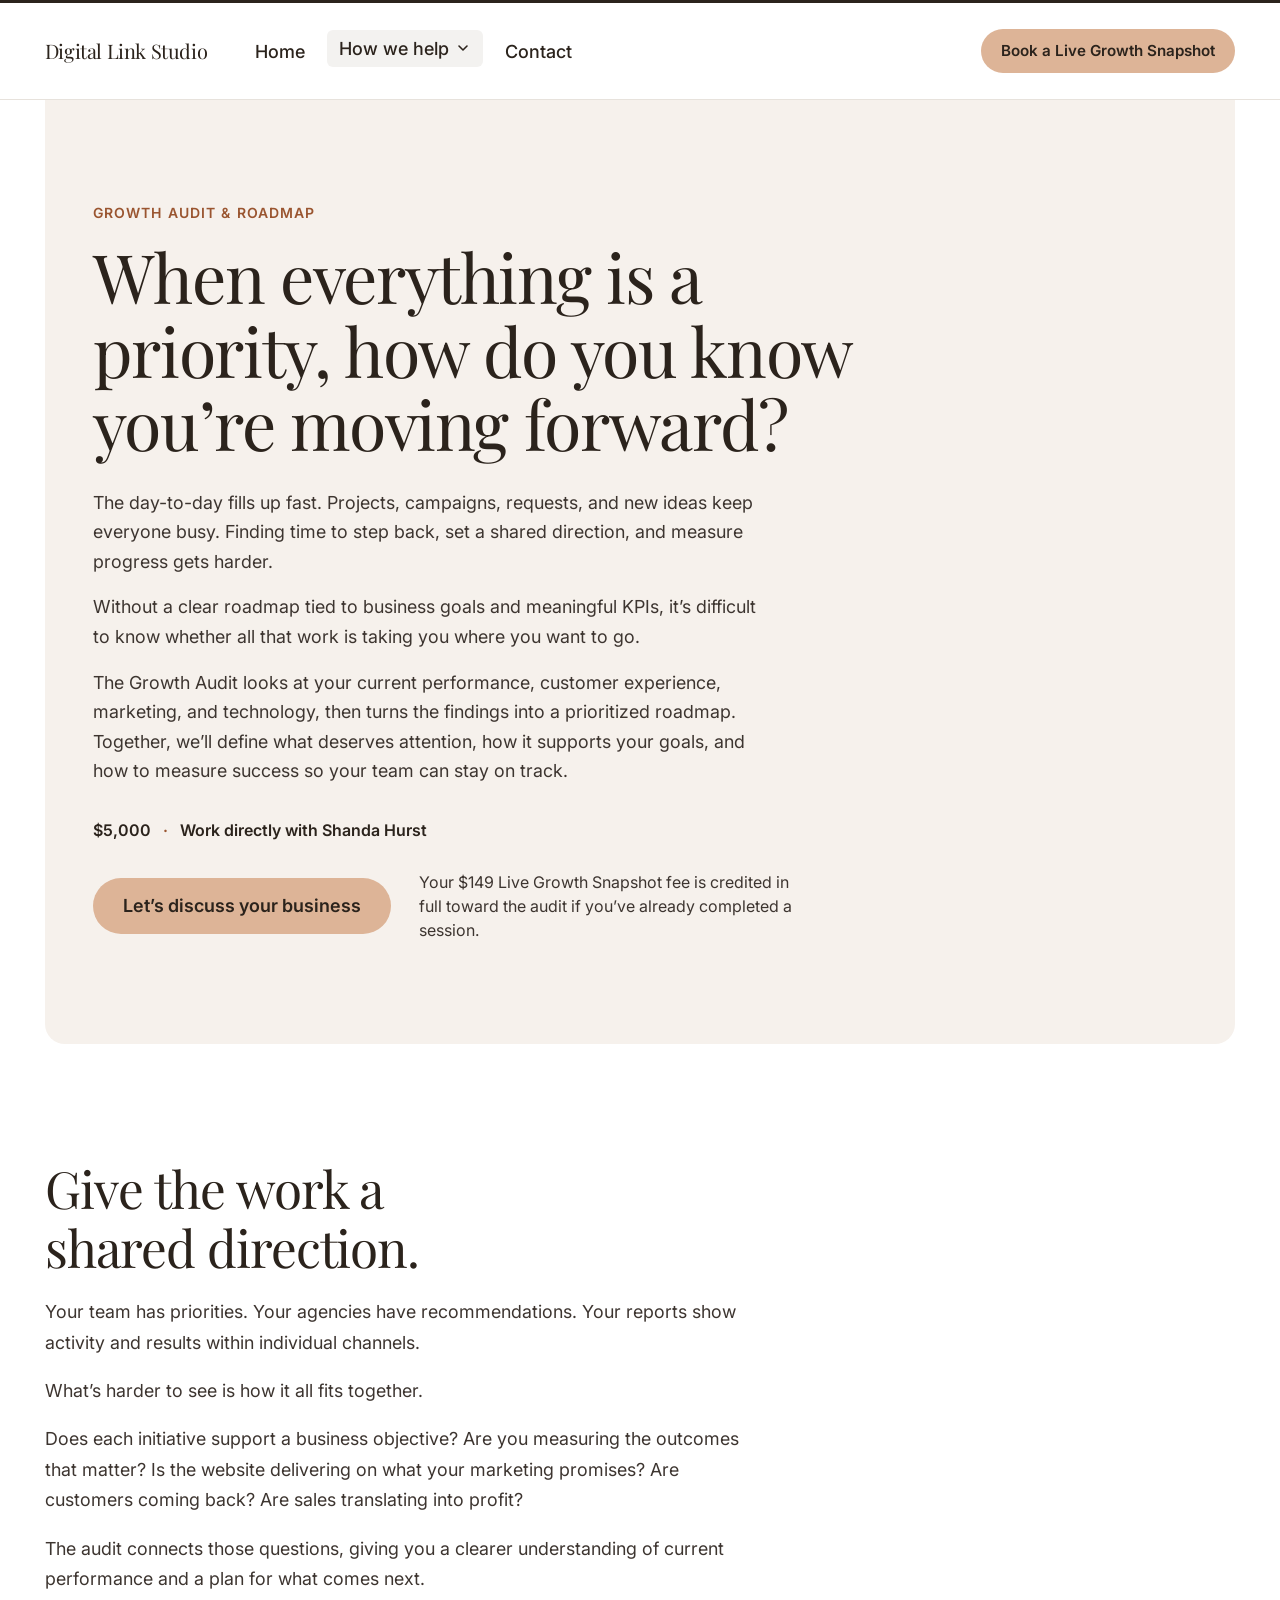
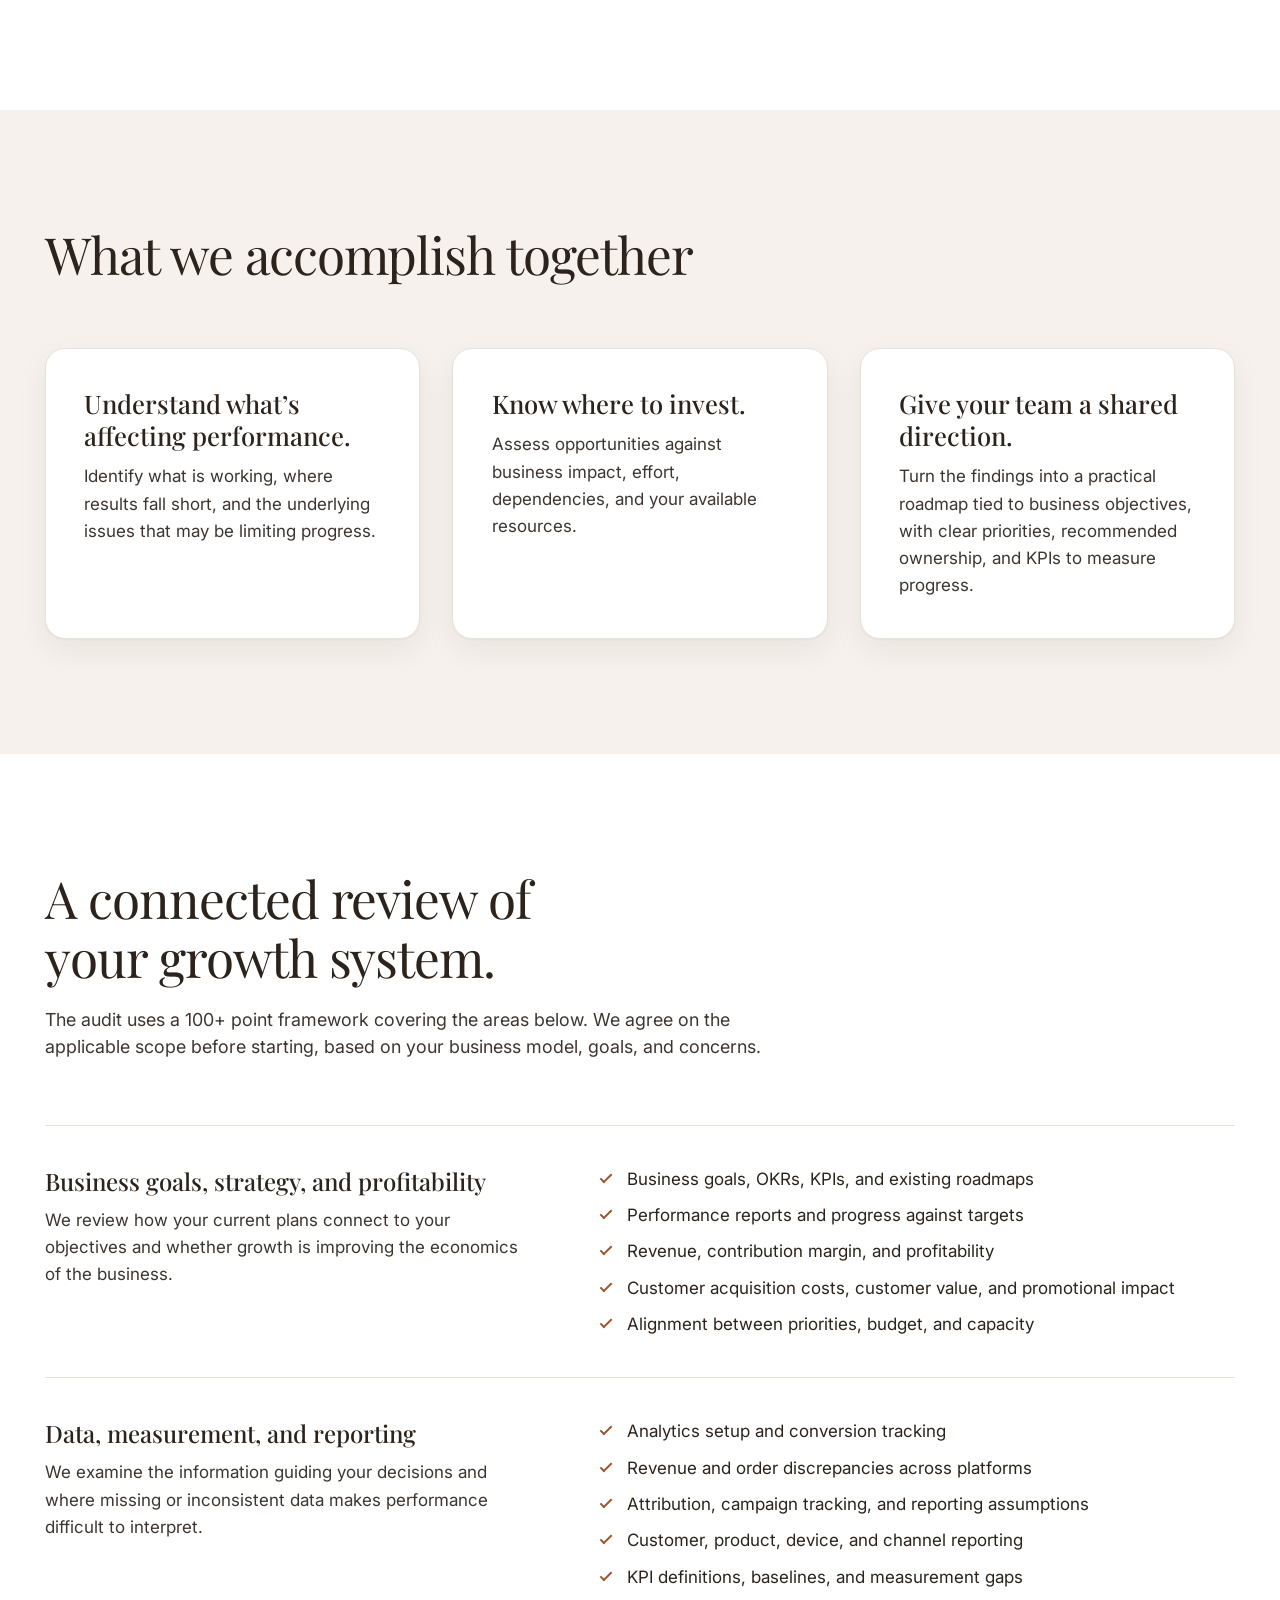
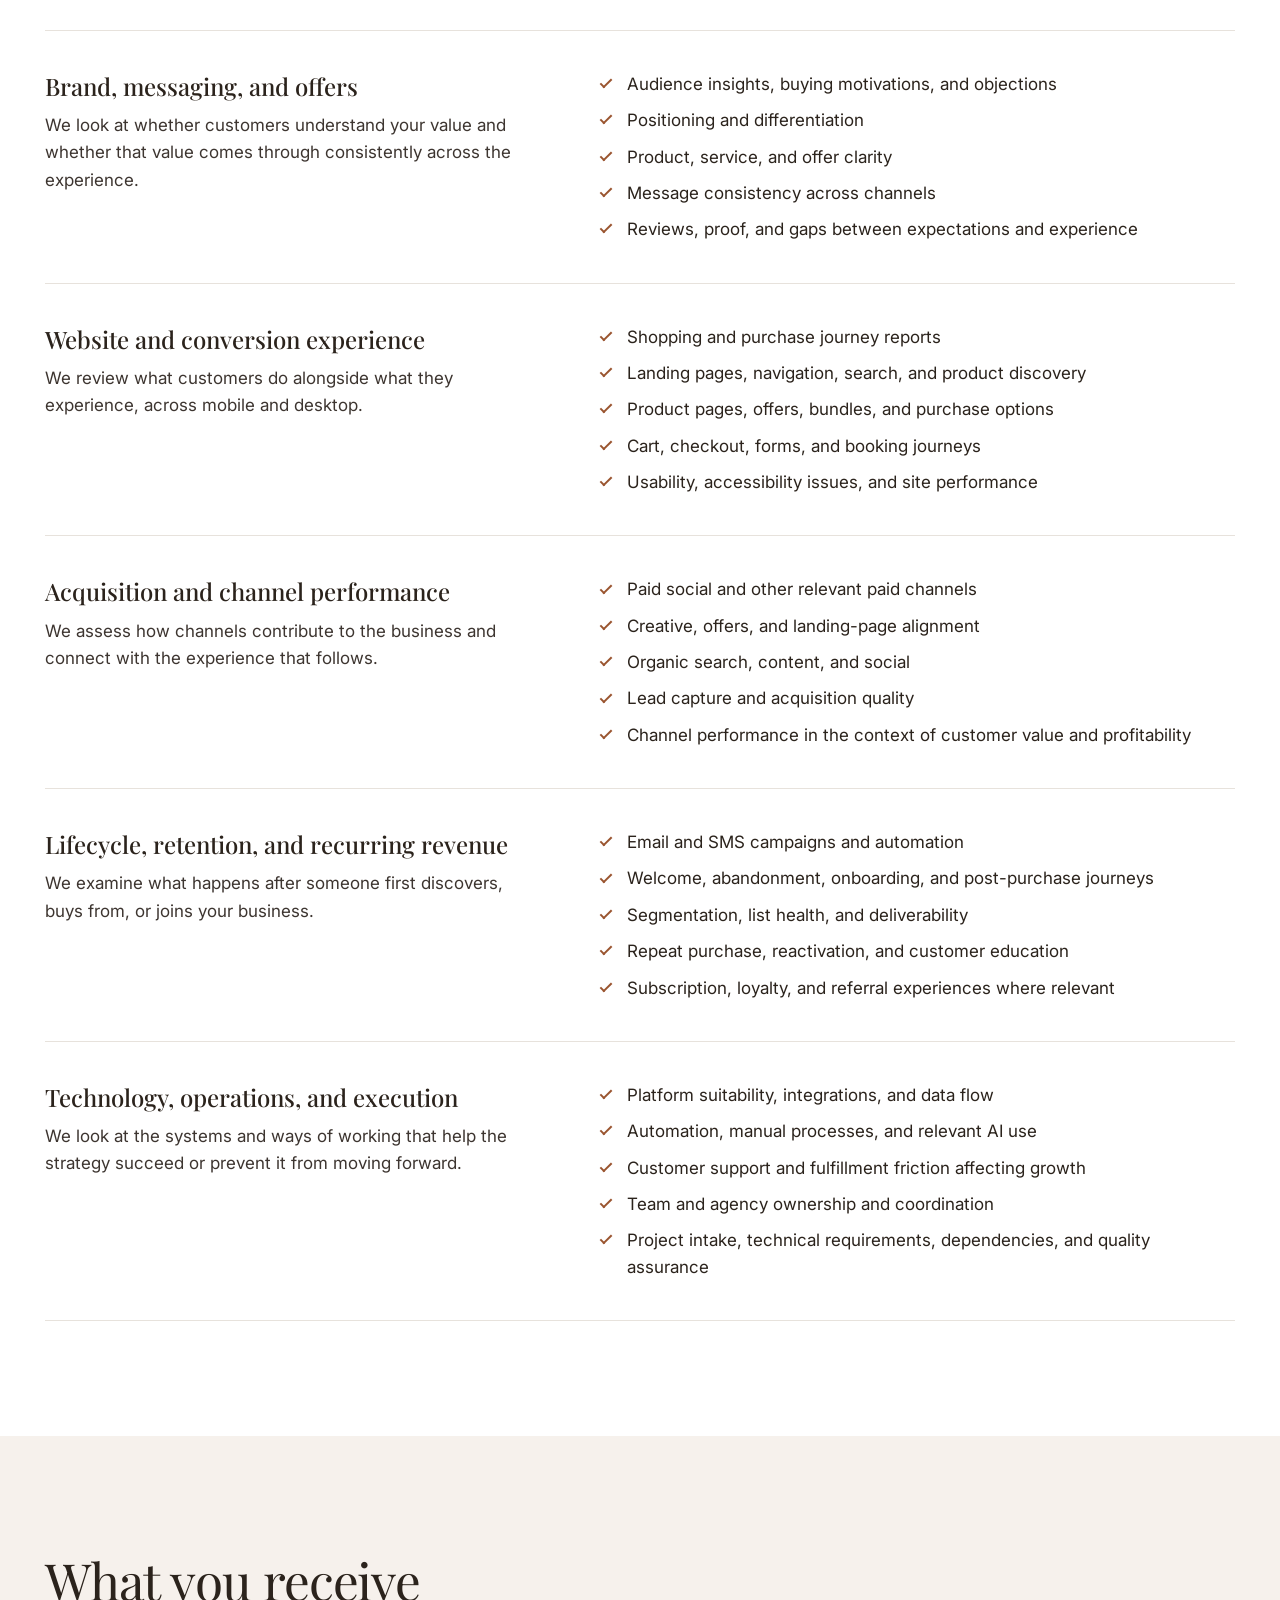
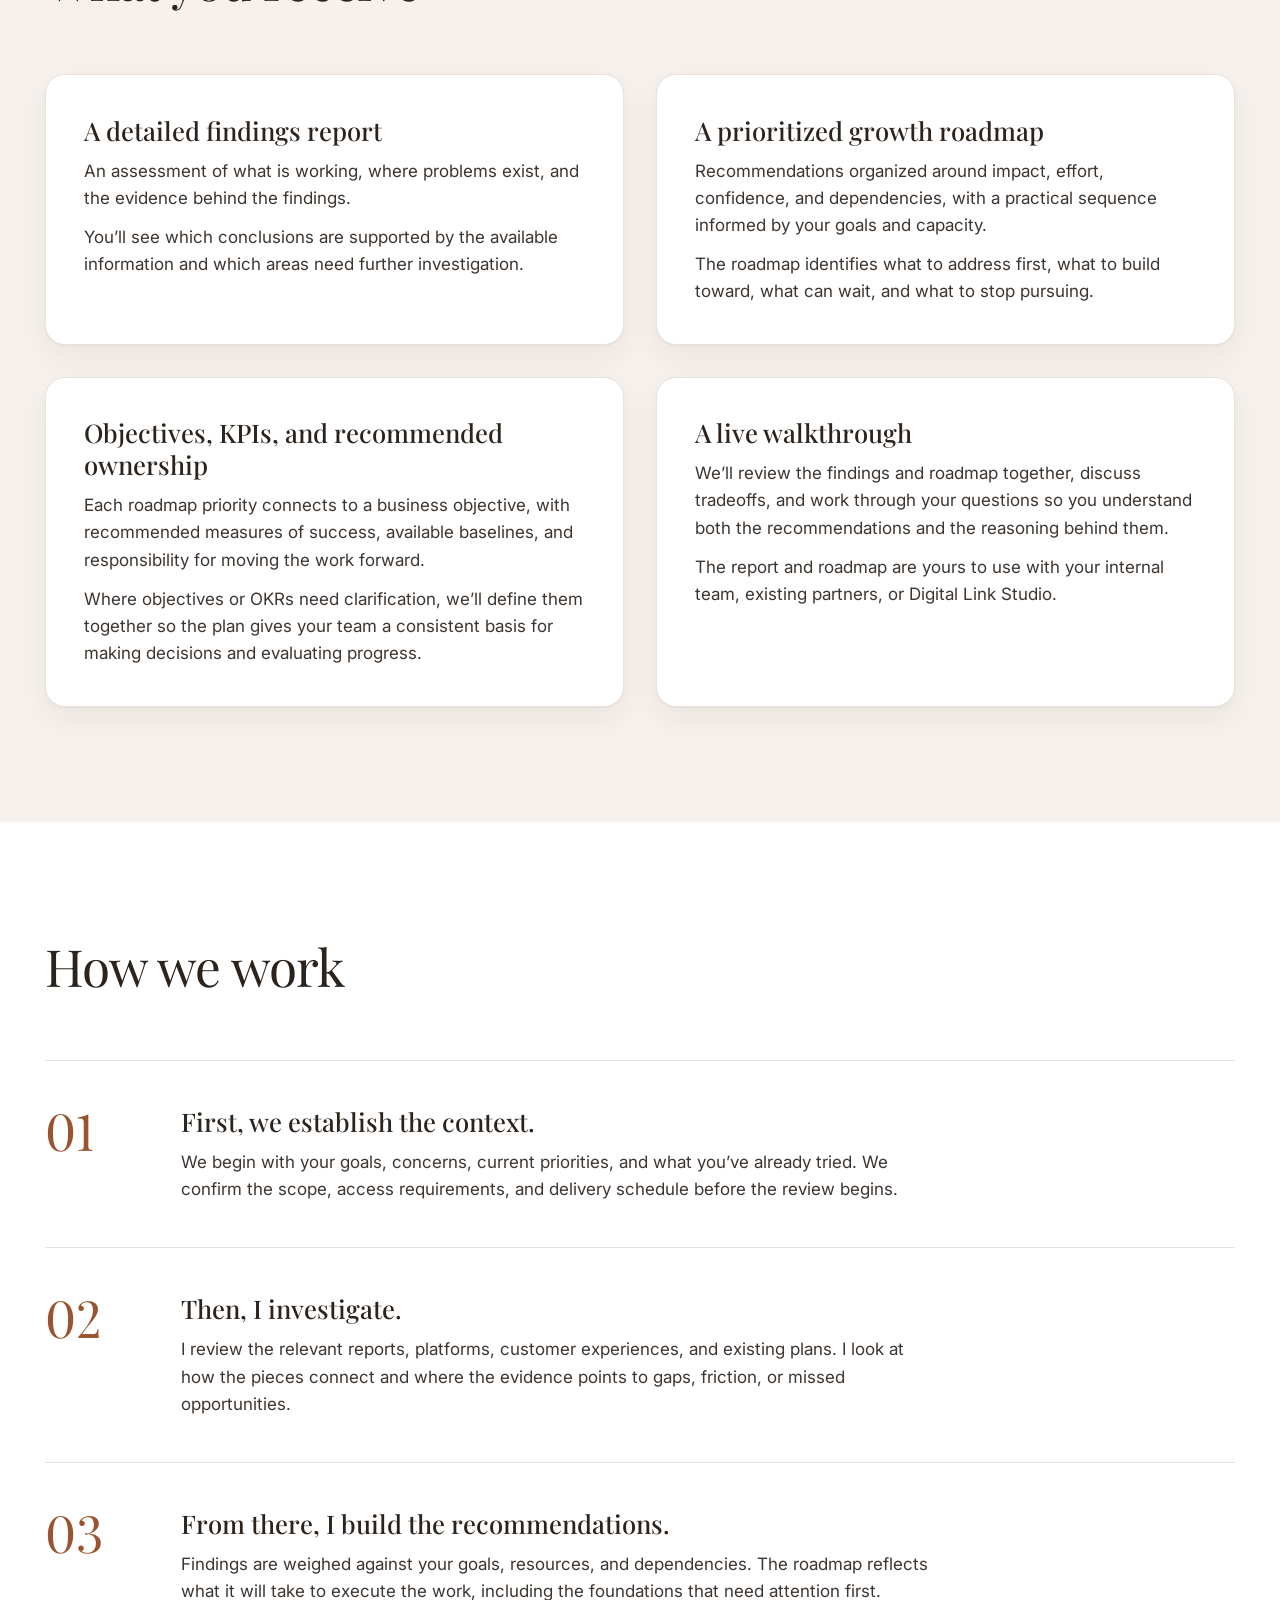
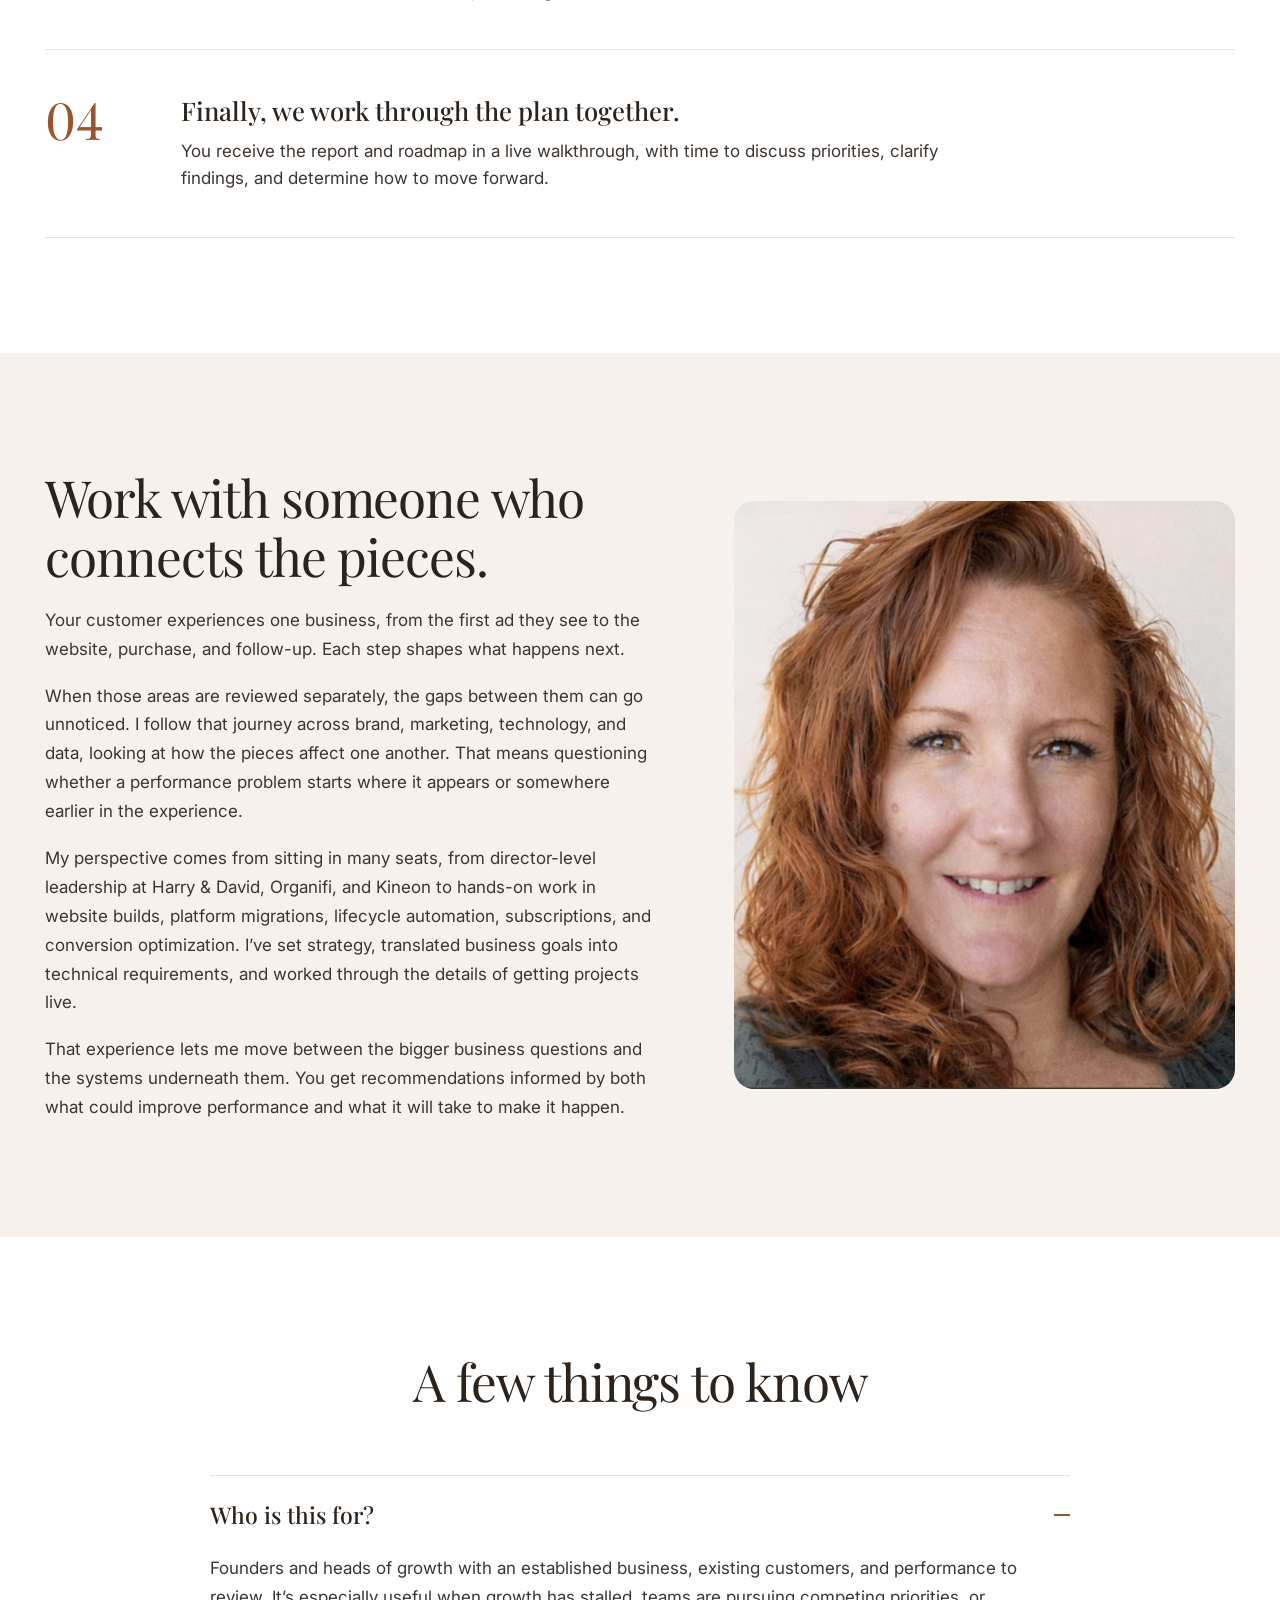
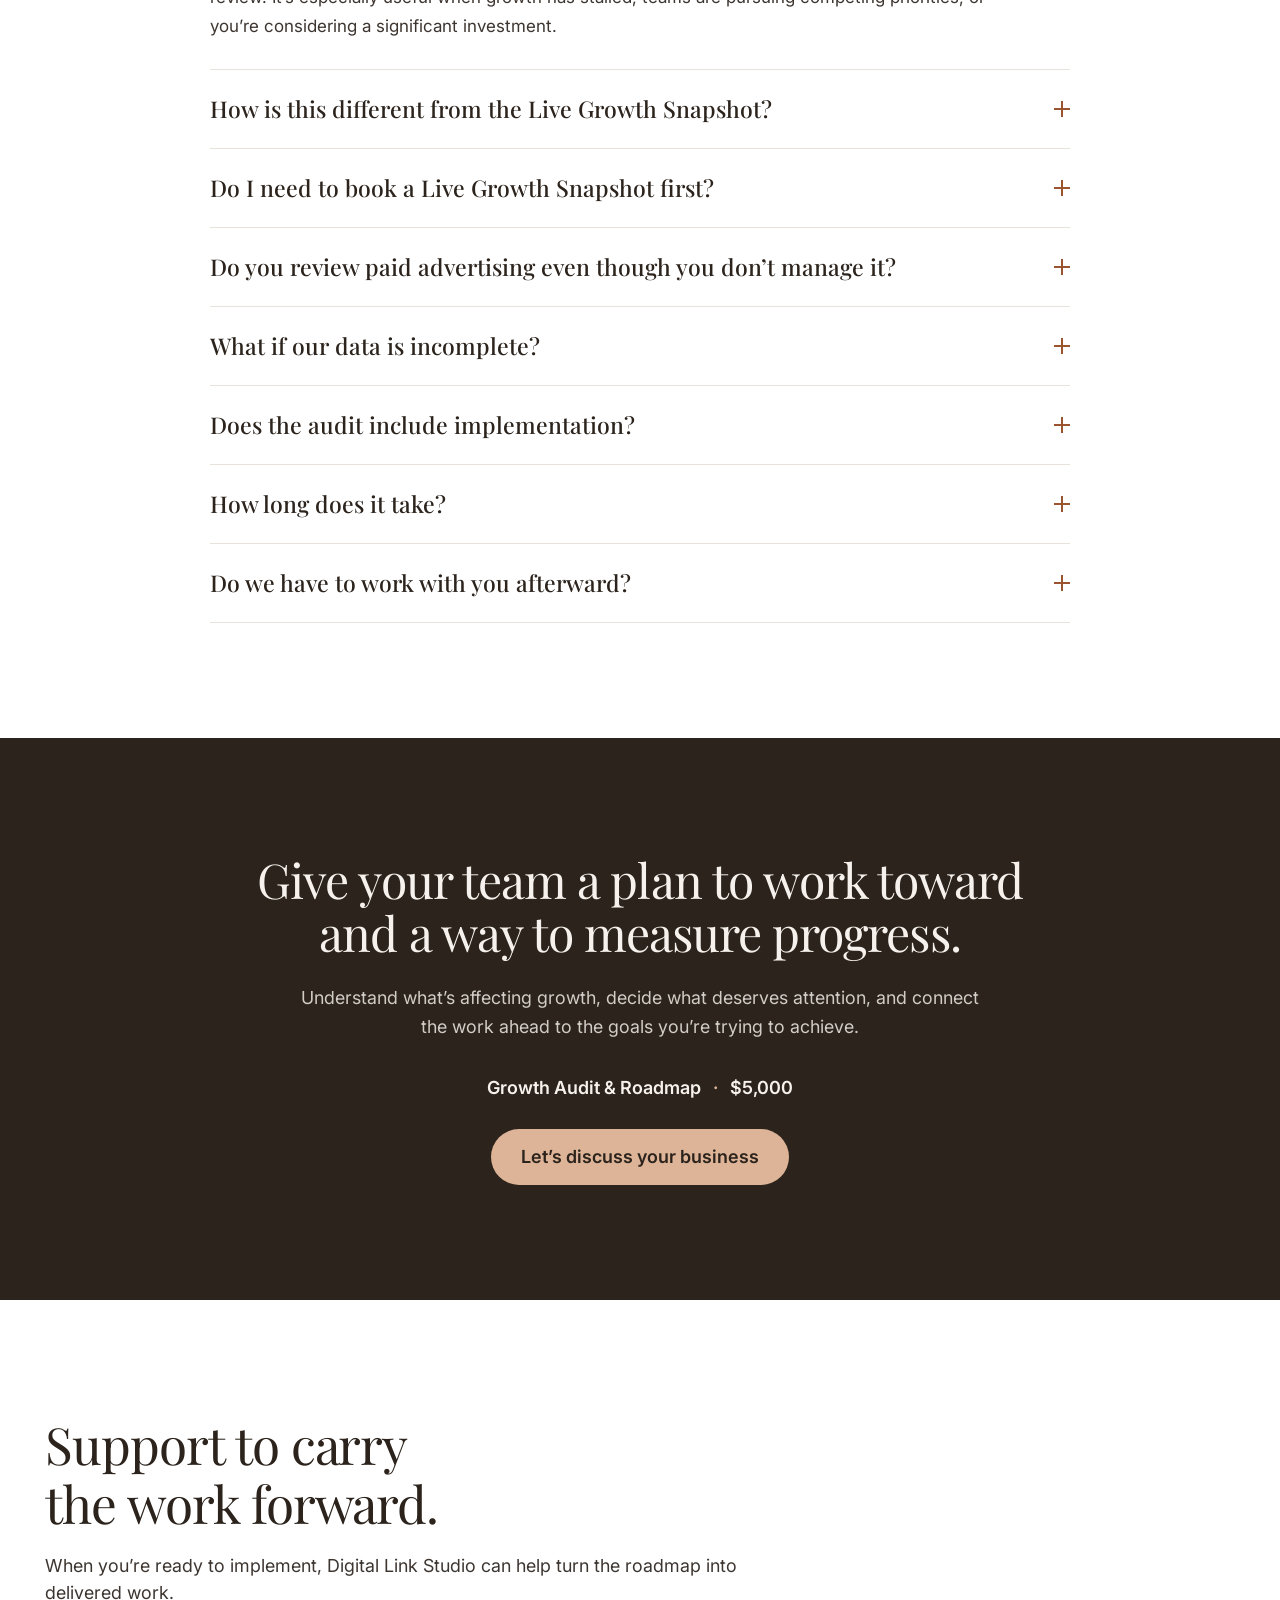
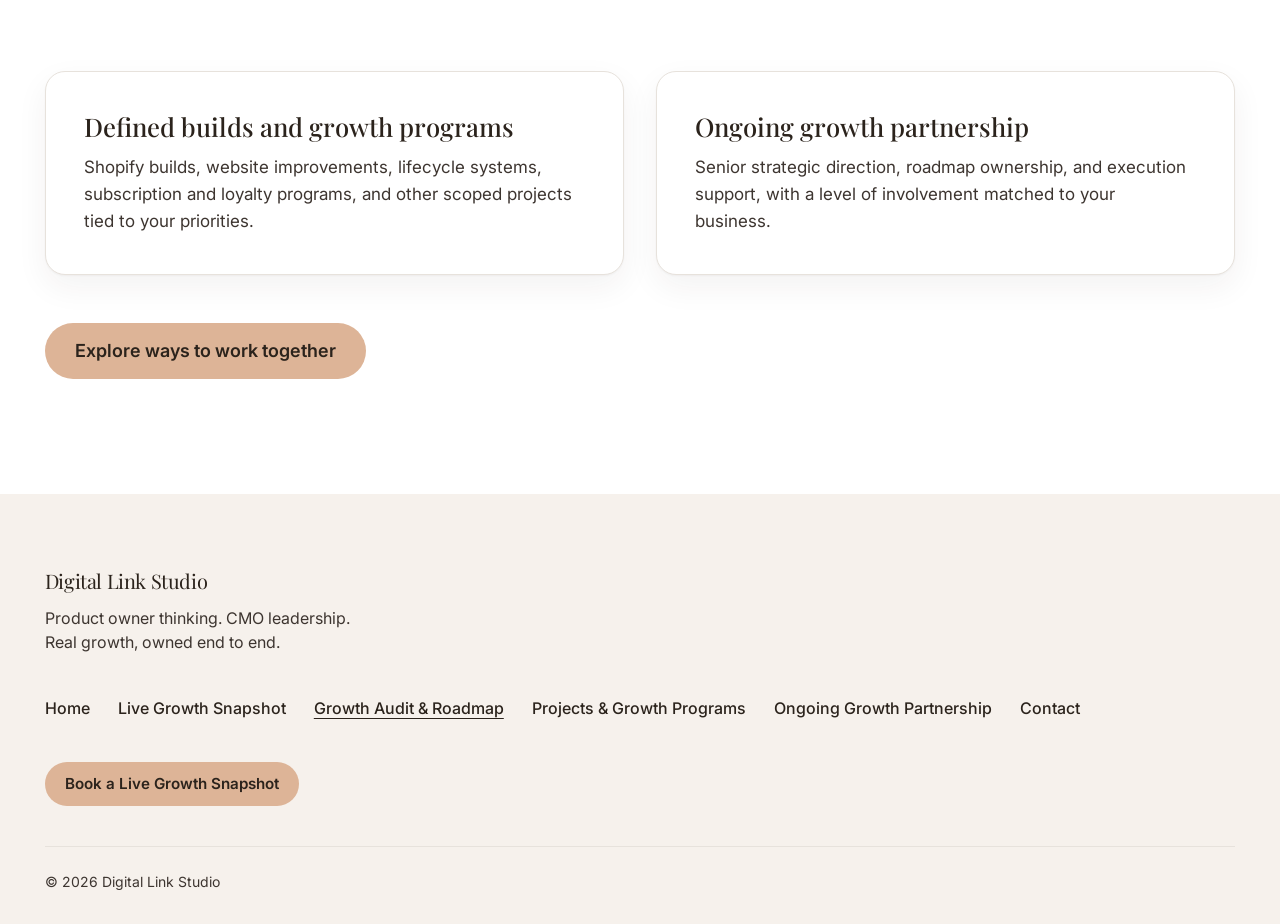
==== growth-audit.html @ 4671091e "Add the Growth Audit & Roadmap page Builds growth-audit.html from the approved copy using the site's" ====
<!DOCTYPE html>
<html lang="en">
<head>
  <meta charset="UTF-8">
  <meta name="viewport" content="width=device-width, initial-scale=1">
  <title>Growth Audit &amp; Roadmap | Digital Link Studio</title>
  <meta name="description" content="The Growth Audit looks at your current performance, customer experience, marketing, and technology, then turns the findings into a prioritized roadmap.">

  <!-- Open Graph (link previews on social and messaging apps) -->
  <meta property="og:title" content="Growth Audit &amp; Roadmap | Digital Link Studio">
  <meta property="og:description" content="When everything is a priority, how do you know you’re moving forward?">
  <meta property="og:type" content="website">

  <link rel="preconnect" href="https://fonts.googleapis.com">
  <link rel="preconnect" href="https://fonts.gstatic.com" crossorigin>
  <link href="https://fonts.googleapis.com/css2?family=Inter:wght@400;500;600&family=Playfair+Display:wght@400;500&display=swap" rel="stylesheet">

  <link rel="stylesheet" href="css/styles.css">
  <script src="js/main.js" defer></script>
</head>
<body>
  <a class="skip-link" href="#main">Skip to content</a>

  <!-- ===== Header ===== -->
  <header class="site-header">
    <div class="site-header__inner">
      <button class="nav-toggle" type="button" aria-expanded="false" aria-controls="site-nav" aria-label="Open menu">
        <span class="nav-toggle__bar"></span>
        <span class="nav-toggle__bar"></span>
        <span class="nav-toggle__bar"></span>
      </button>

      <a class="logo" href="index.html">Digital Link Studio</a>

      <nav class="site-nav" id="site-nav" aria-label="Main">
        <ul class="site-nav__list">
          <li><a class="site-nav__link" href="index.html">Home</a></li>
          <li class="site-nav__item">
            <button class="site-nav__link site-nav__trigger" type="button" aria-controls="nav-how-we-help">
              How we help
              <svg class="site-nav__chevron" viewBox="0 0 16 16" aria-hidden="true" focusable="false">
                <path d="M4 6 L8 10 L12 6" fill="none" stroke="currentColor" stroke-width="1.6" stroke-linecap="round" stroke-linejoin="round"/>
              </svg>
            </button>
            <ul class="site-nav__sub" id="nav-how-we-help">
              <li><a class="site-nav__sublink" href="growth-snapshot.html">Live Growth Snapshot</a></li>
              <li><a class="site-nav__sublink" href="growth-audit.html" aria-current="page">Growth Audit &amp; Roadmap</a></li>
              <li><a class="site-nav__sublink" href="growth-programs.html">Projects &amp; Growth Programs</a></li>
              <li><a class="site-nav__sublink" href="growth-partnership.html">Ongoing Growth Partnership</a></li>
            </ul>
          </li>
          <li><a class="site-nav__link" href="contact.html">Contact</a></li>
        </ul>
      </nav>

      <a class="btn btn--primary btn--small site-header__cta" href="https://calendly.com/shanda-digitallink/live-growth-snapshot">Book a Live Growth Snapshot</a>
    </div>
  </header>

  <main id="main">

    <!-- ===== Hero ===== -->
    <section class="page-hero" aria-labelledby="page-title">
      <div class="page-hero__card">
        <div class="page-hero__content">
          <p class="section-label">Growth Audit &amp; Roadmap</p>
          <h1 class="page-hero__title" id="page-title">When everything is a priority, how do you know you’re moving forward?</h1>

          <div class="page-hero__text">
            <p>The day-to-day fills up fast. Projects, campaigns, requests, and new ideas keep everyone busy. Finding time to step back, set a shared direction, and measure progress gets harder.</p>
            <p>Without a clear roadmap tied to business goals and meaningful KPIs, it’s difficult to know whether all that work is taking you where you want to go.</p>
            <p>The Growth Audit looks at your current performance, customer experience, marketing, and technology, then turns the findings into a prioritized roadmap. Together, we’ll define what deserves attention, how it supports your goals, and how to measure success so your team can stay on track.</p>
          </div>

          <ul class="facts" aria-label="Audit details">
            <li>$5,000</li>
            <li>Work directly with Shanda Hurst</li>
          </ul>

          <div class="page-hero__actions">
            <a class="btn btn--primary" href="contact.html">Let’s discuss your business</a>
            <p class="page-hero__note">Your $149 Live Growth Snapshot fee is credited in full toward the audit if you’ve already completed a session.</p>
          </div>
        </div>
      </div>
    </section>

    <!-- ===== Shared direction ===== -->
    <section class="section" aria-labelledby="direction-title">
      <div class="container">
        <div class="prose">
          <h2 class="section-title" id="direction-title">Give the work a shared direction.</h2>
          <p>Your team has priorities. Your agencies have recommendations. Your reports show activity and results within individual channels.</p>
          <p>What’s harder to see is how it all fits together.</p>
          <p>Does each initiative support a business objective? Are you measuring the outcomes that matter? Is the website delivering on what your marketing promises? Are customers coming back? Are sales translating into profit?</p>
          <p>The audit connects those questions, giving you a clearer understanding of current performance and a plan for what comes next.</p>
        </div>
      </div>
    </section>

    <!-- ===== What we accomplish together ===== -->
    <section class="section section--cream" aria-labelledby="outcomes-title">
      <div class="container">
        <header class="section-header">
          <h2 class="section-title" id="outcomes-title">What we accomplish together</h2>
        </header>

        <ul class="card-grid card-grid--3">
          <li class="card">
            <h3 class="card__title">Understand what’s affecting performance.</h3>
            <p class="card__text">Identify what is working, where results fall short, and the underlying issues that may be limiting progress.</p>
          </li>
          <li class="card">
            <h3 class="card__title">Know where to invest.</h3>
            <p class="card__text">Assess opportunities against business impact, effort, dependencies, and your available resources.</p>
          </li>
          <li class="card">
            <h3 class="card__title">Give your team a shared direction.</h3>
            <p class="card__text">Turn the findings into a practical roadmap tied to business objectives, with clear priorities, recommended ownership, and KPIs to measure progress.</p>
          </li>
        </ul>
      </div>
    </section>

    <!-- ===== A connected review ===== -->
    <section class="section" aria-labelledby="review-title">
      <div class="container">
        <header class="section-header">
          <h2 class="section-title" id="review-title">A connected review of your growth system.</h2>
          <p class="section-intro">The audit uses a 100+ point framework covering the areas below. We agree on the applicable scope before starting, based on your business model, goals, and concerns.</p>
        </header>

        <div class="review-areas">
          <div class="review-area">
            <div class="review-area__intro">
              <h3 class="review-area__title">Business goals, strategy, and profitability</h3>
              <p class="review-area__text">We review how your current plans connect to your objectives and whether growth is improving the economics of the business.</p>
            </div>
            <ul class="review-area__list">
              <li>Business goals, OKRs, KPIs, and existing roadmaps</li>
              <li>Performance reports and progress against targets</li>
              <li>Revenue, contribution margin, and profitability</li>
              <li>Customer acquisition costs, customer value, and promotional impact</li>
              <li>Alignment between priorities, budget, and capacity</li>
            </ul>
          </div>
          <div class="review-area">
            <div class="review-area__intro">
              <h3 class="review-area__title">Data, measurement, and reporting</h3>
              <p class="review-area__text">We examine the information guiding your decisions and where missing or inconsistent data makes performance difficult to interpret.</p>
            </div>
            <ul class="review-area__list">
              <li>Analytics setup and conversion tracking</li>
              <li>Revenue and order discrepancies across platforms</li>
              <li>Attribution, campaign tracking, and reporting assumptions</li>
              <li>Customer, product, device, and channel reporting</li>
              <li>KPI definitions, baselines, and measurement gaps</li>
            </ul>
          </div>
          <div class="review-area">
            <div class="review-area__intro">
              <h3 class="review-area__title">Brand, messaging, and offers</h3>
              <p class="review-area__text">We look at whether customers understand your value and whether that value comes through consistently across the experience.</p>
            </div>
            <ul class="review-area__list">
              <li>Audience insights, buying motivations, and objections</li>
              <li>Positioning and differentiation</li>
              <li>Product, service, and offer clarity</li>
              <li>Message consistency across channels</li>
              <li>Reviews, proof, and gaps between expectations and experience</li>
            </ul>
          </div>
          <div class="review-area">
            <div class="review-area__intro">
              <h3 class="review-area__title">Website and conversion experience</h3>
              <p class="review-area__text">We review what customers do alongside what they experience, across mobile and desktop.</p>
            </div>
            <ul class="review-area__list">
              <li>Shopping and purchase journey reports</li>
              <li>Landing pages, navigation, search, and product discovery</li>
              <li>Product pages, offers, bundles, and purchase options</li>
              <li>Cart, checkout, forms, and booking journeys</li>
              <li>Usability, accessibility issues, and site performance</li>
            </ul>
          </div>
          <div class="review-area">
            <div class="review-area__intro">
              <h3 class="review-area__title">Acquisition and channel performance</h3>
              <p class="review-area__text">We assess how channels contribute to the business and connect with the experience that follows.</p>
            </div>
            <ul class="review-area__list">
              <li>Paid social and other relevant paid channels</li>
              <li>Creative, offers, and landing-page alignment</li>
              <li>Organic search, content, and social</li>
              <li>Lead capture and acquisition quality</li>
              <li>Channel performance in the context of customer value and profitability</li>
            </ul>
          </div>
          <div class="review-area">
            <div class="review-area__intro">
              <h3 class="review-area__title">Lifecycle, retention, and recurring revenue</h3>
              <p class="review-area__text">We examine what happens after someone first discovers, buys from, or joins your business.</p>
            </div>
            <ul class="review-area__list">
              <li>Email and SMS campaigns and automation</li>
              <li>Welcome, abandonment, onboarding, and post-purchase journeys</li>
              <li>Segmentation, list health, and deliverability</li>
              <li>Repeat purchase, reactivation, and customer education</li>
              <li>Subscription, loyalty, and referral experiences where relevant</li>
            </ul>
          </div>
          <div class="review-area">
            <div class="review-area__intro">
              <h3 class="review-area__title">Technology, operations, and execution</h3>
              <p class="review-area__text">We look at the systems and ways of working that help the strategy succeed or prevent it from moving forward.</p>
            </div>
            <ul class="review-area__list">
              <li>Platform suitability, integrations, and data flow</li>
              <li>Automation, manual processes, and relevant AI use</li>
              <li>Customer support and fulfillment friction affecting growth</li>
              <li>Team and agency ownership and coordination</li>
              <li>Project intake, technical requirements, dependencies, and quality assurance</li>
            </ul>
          </div>
        </div>
      </div>
    </section>

    <!-- ===== What you receive ===== -->
    <section class="section section--cream" aria-labelledby="receive-title">
      <div class="container">
        <header class="section-header">
          <h2 class="section-title" id="receive-title">What you receive</h2>
        </header>

        <ul class="card-grid">
          <li class="card">
            <h3 class="card__title">A detailed findings report</h3>
            <p class="card__text">An assessment of what is working, where problems exist, and the evidence behind the findings.</p>
            <p class="card__text">You’ll see which conclusions are supported by the available information and which areas need further investigation.</p>
          </li>
          <li class="card">
            <h3 class="card__title">A prioritized growth roadmap</h3>
            <p class="card__text">Recommendations organized around impact, effort, confidence, and dependencies, with a practical sequence informed by your goals and capacity.</p>
            <p class="card__text">The roadmap identifies what to address first, what to build toward, what can wait, and what to stop pursuing.</p>
          </li>
          <li class="card">
            <h3 class="card__title">Objectives, KPIs, and recommended ownership</h3>
            <p class="card__text">Each roadmap priority connects to a business objective, with recommended measures of success, available baselines, and responsibility for moving the work forward.</p>
            <p class="card__text">Where objectives or OKRs need clarification, we’ll define them together so the plan gives your team a consistent basis for making decisions and evaluating progress.</p>
          </li>
          <li class="card">
            <h3 class="card__title">A live walkthrough</h3>
            <p class="card__text">We’ll review the findings and roadmap together, discuss tradeoffs, and work through your questions so you understand both the recommendations and the reasoning behind them.</p>
            <p class="card__text">The report and roadmap are yours to use with your internal team, existing partners, or Digital Link Studio.</p>
          </li>
        </ul>
      </div>
    </section>

    <!-- ===== How we work ===== -->
    <section class="section" aria-labelledby="how-title">
      <div class="container">
        <header class="section-header">
          <h2 class="section-title" id="how-title">How we work</h2>
        </header>

        <ol class="steps">
          <li class="step step--simple">
            <span class="step__number" aria-hidden="true">01</span>
            <div class="step__body">
              <h3 class="step__title">First, we establish the context.</h3>
              <p class="step__text">We begin with your goals, concerns, current priorities, and what you’ve already tried. We confirm the scope, access requirements, and delivery schedule before the review begins.</p>
            </div>
          </li>
          <li class="step step--simple">
            <span class="step__number" aria-hidden="true">02</span>
            <div class="step__body">
              <h3 class="step__title">Then, I investigate.</h3>
              <p class="step__text">I review the relevant reports, platforms, customer experiences, and existing plans. I look at how the pieces connect and where the evidence points to gaps, friction, or missed opportunities.</p>
            </div>
          </li>
          <li class="step step--simple">
            <span class="step__number" aria-hidden="true">03</span>
            <div class="step__body">
              <h3 class="step__title">From there, I build the recommendations.</h3>
              <p class="step__text">Findings are weighed against your goals, resources, and dependencies. The roadmap reflects what it will take to execute the work, including the foundations that need attention first.</p>
            </div>
          </li>
          <li class="step step--simple">
            <span class="step__number" aria-hidden="true">04</span>
            <div class="step__body">
              <h3 class="step__title">Finally, we work through the plan together.</h3>
              <p class="step__text">You receive the report and roadmap in a live walkthrough, with time to discuss priorities, clarify findings, and determine how to move forward.</p>
            </div>
          </li>
        </ol>
      </div>
    </section>

    <!-- ===== Work with someone who connects the pieces ===== -->
    <section class="section section--cream fit" aria-labelledby="connects-title">
      <div class="container fit__inner">
        <div class="fit__content">
          <h2 class="section-title" id="connects-title">Work with someone who connects the pieces.</h2>
          <div class="fit__text">
            <p>Your customer experiences one business, from the first ad they see to the website, purchase, and follow-up. Each step shapes what happens next.</p>
            <p>When those areas are reviewed separately, the gaps between them can go unnoticed. I follow that journey across brand, marketing, technology, and data, looking at how the pieces affect one another. That means questioning whether a performance problem starts where it appears or somewhere earlier in the experience.</p>
            <p>My perspective comes from sitting in many seats, from director-level leadership at Harry &amp; David, Organifi, and Kineon to hands-on work in website builds, platform migrations, lifecycle automation, subscriptions, and conversion optimization. I’ve set strategy, translated business goals into technical requirements, and worked through the details of getting projects live.</p>
            <p>That experience lets me move between the bigger business questions and the systems underneath them. You get recommendations informed by both what could improve performance and what it will take to make it happen.</p>
          </div>
        </div>

        <figure class="fit__media">
          <img src="assets/images/founder.jpg" alt="Shanda Hurst, founder of Digital Link Studio" width="688" height="808" loading="lazy">
        </figure>
      </div>
    </section>

    <!-- ===== A few things to know ===== -->
    <section class="section faq" aria-labelledby="faq-title">
      <div class="container container--narrow">
        <header class="section-header faq__header">
          <h2 class="section-title" id="faq-title">A few things to know</h2>
        </header>

        <div class="faq__list">
          <details class="faq__item" open>
            <summary class="faq__question"><h3>Who is this for?</h3></summary>
            <div class="faq__answer">
              <p>Founders and heads of growth with an established business, existing customers, and performance to review. It’s especially useful when growth has stalled, teams are pursuing competing priorities, or you’re considering a significant investment.</p>
            </div>
          </details>
          <details class="faq__item">
            <summary class="faq__question"><h3>How is this different from the Live Growth Snapshot?</h3></summary>
            <div class="faq__answer">
              <p>The Snapshot is a 60-minute working session focused on your questions, followed by a high-level findings and recommendations report. The Growth Audit involves a deeper investigation across the agreed scope and produces a detailed report and prioritized roadmap.</p>
            </div>
          </details>
          <details class="faq__item">
            <summary class="faq__question"><h3>Do I need to book a Live Growth Snapshot first?</h3></summary>
            <div class="faq__answer">
              <p>No. You can start with the audit. If you’ve already completed a Snapshot, your $149 fee is credited toward the $5,000 investment.</p>
            </div>
          </details>
          <details class="faq__item">
            <summary class="faq__question"><h3>Do you review paid advertising even though you don’t manage it?</h3></summary>
            <div class="faq__answer">
              <p>Yes. Where relevant, I review paid performance, creative, tracking, and the connection to the customer journey. Recommendations can be taken forward with your paid media team or specialist.</p>
            </div>
          </details>
          <details class="faq__item">
            <summary class="faq__question"><h3>What if our data is incomplete?</h3></summary>
            <div class="faq__answer">
              <p>We work with what is available and identify the gaps affecting your decisions. Findings distinguish supported conclusions from hypotheses, and the roadmap may include measurement improvements before further investment.</p>
            </div>
          </details>
          <details class="faq__item">
            <summary class="faq__question"><h3>Does the audit include implementation?</h3></summary>
            <div class="faq__answer">
              <p>The audit includes the agreed review, findings report, prioritized roadmap, and live walkthrough. Implementation is scoped separately.</p>
            </div>
          </details>
          <details class="faq__item">
            <summary class="faq__question"><h3>How long does it take?</h3></summary>
            <div class="faq__answer">
              <p>We confirm the delivery schedule before starting, based on the agreed scope and the availability of the access, reports, and people needed for the review.</p>
            </div>
          </details>
          <details class="faq__item">
            <summary class="faq__question"><h3>Do we have to work with you afterward?</h3></summary>
            <div class="faq__answer">
              <p>No. The roadmap is yours to take forward with your team or existing partners. If you want support implementing it, we can discuss the right approach.</p>
            </div>
          </details>
        </div>
      </div>
    </section>

    <!-- ===== Closing ===== -->
    <section class="section offer" aria-labelledby="plan-title">
      <div class="container container--narrow">
        <h2 class="offer__title offer__title--long" id="plan-title">Give your team a plan to work toward and a way to measure progress.</h2>
        <div class="offer__text">
          <p>Understand what’s affecting growth, decide what deserves attention, and connect the work ahead to the goals you’re trying to achieve.</p>
        </div>
        <ul class="facts facts--on-dark" aria-label="Audit details">
          <li>Growth Audit &amp; Roadmap</li>
          <li>$5,000</li>
        </ul>
        <a class="btn btn--primary" href="contact.html">Let’s discuss your business</a>
      </div>
    </section>

    <!-- ===== Support to carry the work forward ===== -->
    <section class="section" aria-labelledby="next-title">
      <div class="container">
        <header class="section-header">
          <h2 class="section-title" id="next-title">Support to carry the work forward.</h2>
          <p class="section-intro">When you’re ready to implement, Digital Link Studio can help turn the roadmap into delivered work.</p>
        </header>

        <ul class="card-grid">
          <li class="card">
            <h3 class="card__title">Defined builds and growth programs</h3>
            <p class="card__text">Shopify builds, website improvements, lifecycle systems, subscription and loyalty programs, and other scoped projects tied to your priorities.</p>
          </li>
          <li class="card">
            <h3 class="card__title">Ongoing growth partnership</h3>
            <p class="card__text">Senior strategic direction, roadmap ownership, and execution support, with a level of involvement matched to your business.</p>
          </li>
        </ul>

        <div class="next-steps__cta">
          <a class="btn btn--primary" href="index.html">Explore ways to work together</a>
        </div>
      </div>
    </section>

  </main>

  <footer class="site-footer">
    <div class="container site-footer__inner">
      <div class="site-footer__brand">
        <a class="logo" href="index.html">Digital Link Studio</a>
        <p class="site-footer__tagline">Product owner thinking. CMO leadership. Real growth, owned end to end.</p>
      </div>

      <nav class="site-footer__nav" aria-label="Footer">
        <ul>
          <li><a href="index.html">Home</a></li>
          <li><a href="growth-snapshot.html">Live Growth Snapshot</a></li>
          <li><a href="growth-audit.html" aria-current="page">Growth Audit &amp; Roadmap</a></li>
          <li><a href="growth-programs.html">Projects &amp; Growth Programs</a></li>
          <li><a href="growth-partnership.html">Ongoing Growth Partnership</a></li>
          <li><a href="contact.html">Contact</a></li>
        </ul>
      </nav>

      <a class="btn btn--primary btn--small" href="https://calendly.com/shanda-digitallink/live-growth-snapshot">Book a Live Growth Snapshot</a>
    </div>
    <div class="container site-footer__bottom">
      <p>&copy; 2026 Digital Link Studio</p>
    </div>
  </footer>
</body>
</html>
---- css/styles.css ----
/* ==========================================================================
   Digital Link Studio
   1. Design tokens
   2. Base and reset
   3. Utilities
   4. Buttons
   5. Header and navigation
   6. Hero
   7. Client logo bar
   8. Shared section layout
   9. The challenge
   10. Statement
   11. The process
   12. Proof in numbers
   13. Testimonials
   14. Capabilities
   15. Who this is for
   16. Partner network
   17. Growth Snapshot offer
   18. FAQ
   19. Footer
   ========================================================================== */

/* 1. Design tokens
   ========================================================================== */
:root {
  /* Color */
  --color-ink: #2B231C;          /* headings and body text */
  --color-ink-soft: #3D3530;     /* secondary text */
  --color-cream: #F6F1EC;        /* hero background */
  --color-white: #FFFFFF;
  --color-pill: #E4DED7;         /* eyebrow pill */
  --color-peach: #DDB497;        /* primary button */
  --color-peach-hover: #D3A27F;
  --color-copper: #9A5530;       /* text links, 5:1 contrast on cream */
  --color-accent: #E89A62;       /* small decorative accents only */
  --color-line: #E7E2DC;

  /* Type */
  --font-serif: "Playfair Display", Georgia, "Times New Roman", serif;
  --font-sans: "Inter", system-ui, -apple-system, "Segoe UI", Roboto, sans-serif;

  /* Layout */
  --page-gutter: clamp(16px, 3.5vw, 70px);
  --header-height: 96px;
  --radius-card: 20px;
  --content-width: 1200px;
  --section-space: clamp(64px, 9vw, 120px);
  --radius-pill: 999px;
}

/* 2. Base and reset
   ========================================================================== */
*,
*::before,
*::after {
  box-sizing: border-box;
}

html {
  -webkit-text-size-adjust: 100%;
}

body {
  margin: 0;
  font-family: var(--font-sans);
  font-size: 1rem;
  line-height: 1.5;
  color: var(--color-ink);
  background: var(--color-white);
  -webkit-font-smoothing: antialiased;
}

img,
svg {
  display: block;
  max-width: 100%;
}

a {
  color: inherit;
}

/* Playfair defaults to old style figures; keep numbers level everywhere */
h1, h2, h3, strong {
  font-variant-numeric: lining-nums;
}

:focus-visible {
  outline: 2px solid var(--color-copper);
  outline-offset: 3px;
}

@media (prefers-reduced-motion: reduce) {
  *,
  *::before,
  *::after {
    transition: none !important;
    animation: none !important;
  }
}

/* 3. Utilities
   ========================================================================== */
.visually-hidden {
  position: absolute;
  width: 1px;
  height: 1px;
  margin: -1px;
  padding: 0;
  overflow: hidden;
  clip: rect(0 0 0 0);
  white-space: nowrap;
  border: 0;
}

.skip-link {
  position: absolute;
  top: -100px;
  left: 16px;
  z-index: 100;
  padding: 10px 16px;
  background: var(--color-ink);
  color: var(--color-white);
  border-radius: 8px;
}

.skip-link:focus {
  top: 12px;
}

/* 4. Buttons
   ========================================================================== */
.btn {
  display: inline-flex;
  align-items: center;
  justify-content: center;
  gap: 6px;
  font-family: var(--font-sans);
  font-weight: 600;
  font-size: 1.125rem;
  /* Long labels wrap on narrow screens instead of overflowing their container */
  max-width: 100%;
  text-align: center;
  text-decoration: none;
  cursor: pointer;
  transition: background-color 0.2s ease, color 0.2s ease, transform 0.2s ease;
}

/* Dark text on peach keeps the soft look and passes contrast (8:1).
   White text on this peach only reaches 1.9:1. */
.btn--primary {
  min-height: 56px;
  padding: 14px 30px;
  background: var(--color-peach);
  color: var(--color-ink);
  border-radius: var(--radius-pill);
}

.btn--primary:hover {
  background: var(--color-peach-hover);
  transform: translateY(-1px);
}

.btn--small {
  min-height: 44px;
  padding: 10px 20px;
  font-size: 0.95rem;
}

.btn--link {
  min-height: 44px;
  padding: 0 4px;
  color: var(--color-copper);
}

/* On small screens the label can wrap. Inline text flow keeps the arrow
   beside the last word instead of pushing it to the far edge. */
@media (max-width: 860px) {
  .btn--link {
    display: inline-block;
    padding: 10px 4px;
    line-height: 24px;
    /* Even line lengths, so the arrow is not left alone on the last line */
    text-wrap: balance;
  }

  .btn--link .btn__arrow {
    display: inline-block;
    margin-left: 2px;
    vertical-align: -2px;
  }
}

.btn--link:hover {
  text-decoration: underline;
  text-underline-offset: 4px;
}

.btn__arrow {
  width: 16px;
  height: 16px;
}

/* 5. Header and navigation
   ========================================================================== */
.site-header {
  position: sticky;
  top: 0;
  z-index: 50;
  background: var(--color-white);
  border-top: 3px solid var(--color-ink);
  border-bottom: 1px solid var(--color-line);
}

.site-header__inner {
  display: flex;
  align-items: center;
  gap: 36px;
  /* Grows if enlarged text wraps the logo, instead of clipping it */
  min-height: var(--header-height);
  padding: 0 var(--page-gutter);
}

.logo {
  font-family: var(--font-serif);
  font-size: 1.25rem;
  letter-spacing: -0.02em;
  text-decoration: none;
  white-space: nowrap;
}

.site-nav__list {
  display: flex;
  gap: 10px;
  margin: 0;
  padding: 0;
  list-style: none;
}

.site-nav__link {
  display: block;
  padding: 8px 12px;
  font-size: 1.125rem;
  font-weight: 500;
  text-decoration: none;
  border-radius: 6px;
}

.site-nav__link:hover,
.site-nav__link[aria-current="page"] {
  background: #F3F2F0;
}

/* "How we help" disclosure: a button that shows and hides a list of links */
.site-nav__item {
  position: relative;
}

.site-nav__trigger {
  display: flex;
  align-items: center;
  gap: 6px;
  white-space: nowrap;
  font-family: inherit;
  color: inherit;
  background: none;
  border: 0;
  cursor: pointer;
}

.site-nav__chevron {
  flex: none;
  width: 16px;
  height: 16px;
  transition: transform 0.2s ease;
}

.site-nav__trigger[aria-expanded="true"] .site-nav__chevron {
  transform: rotate(180deg);
}

.site-nav__sub {
  display: none;
  position: absolute;
  top: calc(100% + 8px);
  left: 0;
  z-index: 60;
  min-width: 280px;
  margin: 0;
  padding: 8px;
  list-style: none;
  background: var(--color-white);
  border: 1px solid var(--color-line);
  border-radius: 12px;
  box-shadow: 0 12px 32px rgba(43, 35, 28, 0.08);
}

/* Bridges the gap above the list so hovering down to it keeps it open */
.site-nav__sub::before {
  content: "";
  position: absolute;
  inset: -9px 0 auto;
  height: 9px;
}

.site-nav__trigger[aria-expanded="true"] + .site-nav__sub {
  display: block;
}

/* Without JavaScript the list opens on hover and keyboard focus instead */
html:not(.js) .site-nav__item:is(:hover, :focus-within) > .site-nav__sub {
  display: block;
}

.site-nav__sublink {
  display: block;
  padding: 12px 14px;
  font-size: 1rem;
  font-weight: 500;
  text-decoration: none;
  border-radius: 8px;
}

.site-nav__sublink:hover,
.site-nav__sublink[aria-current="page"] {
  background: #F3F2F0;
}

.site-header__cta {
  margin-left: auto;
}

/* Hamburger, shown on small screens only */
.nav-toggle {
  display: none;
  /* Holds its 44px size when a wider logo crowds the header */
  flex: none;
  flex-direction: column;
  justify-content: center;
  gap: 6px;
  width: 44px;
  height: 44px;
  padding: 8px;
  background: none;
  border: 0;
  cursor: pointer;
}

.nav-toggle__bar {
  display: block;
  height: 2px;
  background: var(--color-ink);
  border-radius: 2px;
  transition: transform 0.2s ease, opacity 0.2s ease;
}

.nav-toggle[aria-expanded="true"] .nav-toggle__bar:nth-child(1) {
  transform: translateY(8px) rotate(45deg);
}

.nav-toggle[aria-expanded="true"] .nav-toggle__bar:nth-child(2) {
  opacity: 0;
}

.nav-toggle[aria-expanded="true"] .nav-toggle__bar:nth-child(3) {
  transform: translateY(-8px) rotate(-45deg);
}

@media (max-width: 860px) {
  :root {
    --header-height: 72px;
  }

  .site-header__inner {
    gap: 12px;
  }

  .nav-toggle {
    display: flex;
    margin-left: -8px;
  }

  .logo {
    font-size: 1.5rem;
    /* Wraps instead of overflowing if wider text spacing leaves no room */
    white-space: normal;
  }

  .site-header__cta {
    display: none;
  }

  .site-nav {
    position: absolute;
    top: 100%;
    left: 0;
    right: 0;
    display: none;
    padding: 12px var(--page-gutter) 24px;
    background: var(--color-white);
    border-bottom: 1px solid var(--color-line);
  }

  .site-nav.is-open {
    display: block;
  }

  .site-nav__list {
    flex-direction: column;
    gap: 4px;
  }

  .site-nav__link {
    padding: 14px 12px;
    font-size: 1.25rem;
  }

  .site-nav__trigger {
    width: 100%;
    justify-content: space-between;
  }

  /* In the mobile menu the list expands in place under its button */
  .site-nav__sub {
    position: static;
    min-width: 0;
    padding: 0 0 8px 12px;
    border: 0;
    border-radius: 0;
    box-shadow: none;
  }

  .site-nav__sub::before {
    content: none;
  }

  .site-nav__sublink {
    padding: 12px;
    font-size: 1.125rem;
  }
}

/* 6. Hero
   ========================================================================== */
.hero {
  padding: 0 var(--page-gutter);
}

.hero__card {
  position: relative;
  overflow: hidden;
  display: flex;
  align-items: center;
  justify-content: center;
  min-height: calc(100vh - var(--header-height));
  min-height: calc(100svh - var(--header-height));
  padding: clamp(48px, 9vw, 84px) clamp(24px, 4vw, 48px);
  background: var(--color-cream);
  border-radius: 0 0 var(--radius-card) var(--radius-card);
}

.hero__art {
  position: absolute;
  inset: 0;
  width: 100%;
  height: 100%;
  pointer-events: none;
}

.hero__content {
  position: relative;
  z-index: 1;
  /* As a flex item it would otherwise refuse to shrink below its widest line */
  min-width: 0;
  max-width: 900px;
  text-align: center;
}

.eyebrow {
  display: inline-flex;
  align-items: center;
  gap: 8px;
  margin: 0 0 28px;
  padding: 6px 14px;
  font-size: 1rem;
  color: var(--color-ink);
  background: var(--color-pill);
  border-radius: var(--radius-pill);
}

.eyebrow__icon {
  flex-shrink: 0;
  width: 16px;
  height: 16px;
  fill: var(--color-accent);
}

.hero__title {
  margin: 0 0 24px;
  font-family: var(--font-serif);
  font-weight: 400;
  font-size: clamp(2.75rem, 6.2vw, 5rem);
  line-height: 1.12;
  letter-spacing: -0.025em;
  text-wrap: balance;
}

.hero__lead {
  margin: 0 auto 28px;
  max-width: 780px;
  font-size: clamp(1.125rem, 1.6vw, 1.4rem);
  line-height: 1.5;
  color: var(--color-ink-soft);
  text-wrap: pretty;
}

.hero__tagline {
  margin: 0 0 36px;
  font-size: clamp(1.125rem, 1.6vw, 1.4rem);
  color: var(--color-ink-soft);
}

.hero__actions {
  display: flex;
  flex-wrap: wrap;
  align-items: center;
  justify-content: center;
  gap: 16px 28px;
  margin-bottom: 44px;
}

.proof {
  display: flex;
  flex-wrap: wrap;
  justify-content: center;
  gap: 12px 28px;
  margin: 0;
  padding: 0;
  list-style: none;
}

.proof__item {
  font-size: 1rem;
  font-weight: 500;
}

@media (max-width: 860px) {
  .hero {
    padding: 0 16px;
  }

  .hero__card {
    min-height: 0;
    padding: 48px 24px 56px;
  }

  /* Keep only the soft waves behind text on small screens */
  .hero__art-detail {
    display: none;
  }

  .hero__title {
    font-size: clamp(2.25rem, 10vw, 3.25rem);
  }

  .eyebrow {
    padding: 12px 20px;
    font-size: 1.125rem;
    line-height: 1.35;
  }

  .hero__actions {
    flex-direction: column;
    align-items: center;
  }

  .hero__actions .btn--primary {
    min-height: 64px;
    /* Side padding eases on small phones so the label keeps to one line where it can */
    padding: 16px clamp(16px, 5vw, 40px);
    font-size: 1.125rem;
  }

  .proof {
    flex-direction: column;
    align-items: center;
    gap: 16px;
  }
}

/* 7. Client logo bar
   ========================================================================== */
.logo-bar {
  padding: 0 var(--page-gutter);
}

.logo-bar__inner {
  display: flex;
  align-items: center;
  gap: 40px;
  padding: 20px 0;
  border-bottom: 1px solid var(--color-line);
}

.logo-bar__label {
  flex-shrink: 0;
  margin: 0;
  font-family: var(--font-sans);
  font-size: 0.875rem;
  font-weight: 600;
  letter-spacing: 0.08em;
  text-transform: uppercase;
  color: var(--color-ink-soft);
}

.logo-bar__viewport {
  flex: 1;
  min-width: 0;
  overflow: hidden;
  /* Fade the logos in and out at the edges */
  -webkit-mask-image: linear-gradient(90deg, transparent, #000 8%, #000 92%, transparent);
  mask-image: linear-gradient(90deg, transparent, #000 8%, #000 92%, transparent);
}

.logo-bar__track {
  display: flex;
  width: max-content;
  animation: logo-scroll 40s linear infinite;
}

.logo-bar__viewport:hover .logo-bar__track {
  animation-play-state: paused;
}

.logo-bar__list {
  display: flex;
  align-items: center;
  gap: 64px;
  margin: 0;
  padding: 0 32px;
  list-style: none;
}

/* Logos come in very different shapes, so cap both height and width
   to keep them visually balanced. The files are prerecolored to one warm
   gray (#6B5F55) on a transparent background. */
.logo-bar__list img {
  width: auto;
  height: auto;
  max-height: 52px;
  max-width: 170px;
}

@keyframes logo-scroll {
  to {
    transform: translateX(-50%);
  }
}

/* Visitors who turn off motion get a static, wrapping row instead */
@media (prefers-reduced-motion: reduce) {
  .logo-bar__viewport {
    -webkit-mask-image: none;
    mask-image: none;
  }

  .logo-bar__track {
    width: auto;
  }

  .logo-bar__list {
    flex-wrap: wrap;
    justify-content: center;
    row-gap: 24px;
  }

  .logo-bar__list[aria-hidden="true"] {
    display: none;
  }
}

@media (max-width: 860px) {
  .logo-bar__inner {
    flex-direction: column;
    align-items: stretch;
    gap: 12px;
  }

  .logo-bar__label {
    text-align: center;
  }

  .logo-bar__list {
    gap: 40px;
    padding: 0 20px;
  }

  .logo-bar__list img {
    max-height: 40px;
    max-width: 130px;
  }
}

/* 8. Shared section layout
   ========================================================================== */
.section {
  padding: var(--section-space) var(--page-gutter);
}

.container {
  max-width: var(--content-width);
  margin: 0 auto;
}

.container--narrow {
  max-width: 860px;
}

.section-header {
  max-width: 760px;
  margin-bottom: clamp(40px, 5vw, 64px);
}

.section-label {
  margin: 0 0 16px;
  font-size: 0.875rem;
  font-weight: 600;
  letter-spacing: 0.08em;
  text-transform: uppercase;
  color: var(--color-copper);
}

.section-title {
  margin: 0 0 20px;
  font-family: var(--font-serif);
  font-weight: 400;
  font-size: clamp(2rem, 4vw, 3.25rem);
  line-height: 1.15;
  letter-spacing: -0.02em;
  text-wrap: balance;
}

.section-intro {
  margin: 0;
  font-size: clamp(1.0625rem, 1.4vw, 1.25rem);
  color: var(--color-ink-soft);
  text-wrap: pretty;
}

/* 9. The challenge
   ========================================================================== */
.card-grid {
  display: grid;
  grid-template-columns: repeat(2, 1fr);
  gap: clamp(20px, 2.5vw, 32px);
  margin: 0;
  padding: 0;
  list-style: none;
}

.card {
  padding: clamp(28px, 3vw, 40px);
  background: var(--color-white);
  border: 1px solid var(--color-line);
  border-radius: var(--radius-card);
  box-shadow: 0 1px 2px rgba(43, 35, 28, 0.04), 0 12px 32px rgba(43, 35, 28, 0.06);
}

.card__title {
  margin: 0 0 12px;
  font-family: var(--font-serif);
  font-weight: 500;
  font-size: clamp(1.375rem, 2vw, 1.625rem);
  line-height: 1.25;
}

.card__text {
  margin: 0;
  font-size: 1.0625rem;
  line-height: 1.6;
  color: var(--color-ink-soft);
}

@media (max-width: 760px) {
  .card-grid {
    grid-template-columns: 1fr;
  }
}

/* 10. Statement
   ========================================================================== */
.statement {
  text-align: center;
  background: var(--color-cream);
}

.statement__title {
  margin: 0 0 24px;
  font-family: var(--font-serif);
  font-weight: 400;
  font-size: clamp(1.75rem, 3.4vw, 2.75rem);
  line-height: 1.2;
  letter-spacing: -0.02em;
  text-wrap: balance;
}

.statement__text {
  margin: 0 auto;
  max-width: 720px;
  font-size: clamp(1.0625rem, 1.4vw, 1.25rem);
  line-height: 1.6;
  color: var(--color-ink-soft);
  text-wrap: pretty;
}

/* 11. The process
   ========================================================================== */
.steps {
  margin: 0;
  padding: 0;
  list-style: none;
  border-top: 1px solid var(--color-line);
}

.step {
  display: grid;
  grid-template-columns: 96px 1fr 300px;
  gap: 16px 40px;
  align-items: start;
  padding: clamp(28px, 3.5vw, 44px) 0;
  border-bottom: 1px solid var(--color-line);
}

.step__number {
  font-family: var(--font-serif);
  font-size: clamp(2.5rem, 4vw, 3.5rem);
  line-height: 1;
  font-variant-numeric: lining-nums;
  color: var(--color-copper);
}

.step__title {
  margin: 0 0 12px;
  font-family: var(--font-serif);
  font-weight: 500;
  font-size: clamp(1.375rem, 2vw, 1.75rem);
  line-height: 1.25;
}

.step__text {
  margin: 0;
  font-size: 1.0625rem;
  line-height: 1.6;
  color: var(--color-ink-soft);
}

.step__output {
  margin: 0;
  padding: 20px 22px;
  font-size: 1rem;
  line-height: 1.5;
  background: var(--color-cream);
  border-radius: 14px;
}

.step__output strong {
  display: block;
  margin-bottom: 6px;
  font-size: 0.8125rem;
  letter-spacing: 0.08em;
  text-transform: uppercase;
  color: var(--color-copper);
}

@media (max-width: 960px) {
  .step {
    grid-template-columns: 64px 1fr;
  }

  .step__output {
    grid-column: 2;
  }
}

@media (max-width: 560px) {
  .step {
    grid-template-columns: 1fr;
  }

  .step__output {
    grid-column: auto;
  }
}

/* 12. Proof in numbers
   ========================================================================== */
.proof-stats {
  background: var(--color-ink);
  color: var(--color-cream);
}

/* Peach on the dark band passes contrast at 8:1 */
.proof-stats__label {
  color: var(--color-peach);
}

.stats {
  display: grid;
  grid-template-columns: repeat(3, 1fr);
  gap: clamp(32px, 4vw, 56px);
  margin: 32px 0 0;
  padding: 0;
  list-style: none;
}

.stat {
  display: flex;
  flex-direction: column;
  padding-top: 28px;
  border-top: 1px solid rgba(246, 241, 236, 0.2);
}

.stat__number {
  margin: 0 0 8px;
  font-family: var(--font-serif);
  font-size: clamp(2.75rem, 5vw, 4rem);
  line-height: 1.05;
  letter-spacing: -0.02em;
  font-variant-numeric: lining-nums;
  color: var(--color-peach);
}

.stat__title {
  margin: 0 0 14px;
  font-family: var(--font-sans);
  font-size: 1.125rem;
  font-weight: 600;
  line-height: 1.35;
}

.stat__text {
  flex: 1;
  margin: 0 0 20px;
  font-size: 1rem;
  line-height: 1.6;
  color: rgba(246, 241, 236, 0.82);
}

.stat__client {
  margin: 0;
  font-size: 0.875rem;
  font-weight: 600;
  letter-spacing: 0.08em;
  text-transform: uppercase;
}

@media (max-width: 860px) {
  .stats {
    grid-template-columns: 1fr;
  }
}

/* 13. Testimonials
   ========================================================================== */
.testimonials .section-label {
  margin-bottom: clamp(28px, 4vw, 48px);
}

.quote {
  display: flex;
  flex-direction: column;
  justify-content: space-between;
  gap: 28px;
  margin: 0;
  padding: clamp(28px, 3vw, 40px);
  background: var(--color-white);
  border: 1px solid var(--color-line);
  border-radius: var(--radius-card);
}

.quote__text {
  margin: 0;
}

.quote__text p {
  margin: 0;
  font-size: 1.0625rem;
  line-height: 1.65;
  color: var(--color-ink-soft);
}

.quote__text p::before {
  content: "\201C";
}

.quote__text p::after {
  content: "\201D";
}

.quote__author {
  display: flex;
  align-items: center;
  gap: 14px;
}

.quote__photo {
  flex-shrink: 0;
  width: 56px;
  height: 56px;
  border-radius: 50%;
  object-fit: cover;
}

.quote__name {
  display: block;
  font-weight: 600;
}

.quote__role {
  display: block;
  font-size: 0.9375rem;
  color: var(--color-ink-soft);
}

/* The client quote leads, larger and on cream */
.quote--featured {
  margin-bottom: clamp(20px, 2.5vw, 32px);
  padding: clamp(32px, 5vw, 64px);
  background: var(--color-cream);
  border: 0;
}

.quote--featured .quote__text p {
  font-family: var(--font-serif);
  font-size: clamp(1.5rem, 2.6vw, 2.125rem);
  line-height: 1.35;
  letter-spacing: -0.01em;
  color: var(--color-ink);
  text-wrap: pretty;
}

.quote--featured .quote__photo {
  width: 72px;
  height: 72px;
}

.quote-grid {
  display: grid;
  grid-template-columns: repeat(2, 1fr);
  gap: clamp(20px, 2.5vw, 32px);
}

@media (max-width: 760px) {
  .quote-grid {
    grid-template-columns: 1fr;
  }
}

/* 14. Capabilities
   ========================================================================== */
.capabilities {
  background: var(--color-cream);
}

.capability-grid {
  display: grid;
  grid-template-columns: repeat(4, 1fr);
  gap: clamp(16px, 2vw, 24px);
  margin: 0;
  padding: 0;
  list-style: none;
}

.capability {
  padding: 28px 24px;
  background: var(--color-white);
  border-radius: 16px;
}

.capability__icon {
  width: 32px;
  height: 32px;
  margin-bottom: 20px;
  fill: none;
  stroke: var(--color-copper);
  stroke-width: 1.5;
  stroke-linecap: round;
  stroke-linejoin: round;
}

.capability__title {
  margin: 0 0 10px;
  font-family: var(--font-serif);
  font-weight: 500;
  font-size: 1.25rem;
  line-height: 1.3;
}

.capability__text {
  margin: 0;
  font-size: 0.975rem;
  line-height: 1.6;
  color: var(--color-ink-soft);
}

@media (max-width: 1080px) {
  .capability-grid {
    grid-template-columns: repeat(2, 1fr);
  }
}

@media (max-width: 560px) {
  .capability-grid {
    grid-template-columns: 1fr;
  }
}

/* 15. Who this is for
   ========================================================================== */
.fit__inner {
  display: grid;
  grid-template-columns: 1.1fr 0.9fr;
  gap: clamp(40px, 6vw, 96px);
  align-items: center;
}

.fit__text p {
  margin: 0 0 18px;
  font-size: 1.0625rem;
  line-height: 1.7;
  color: var(--color-ink-soft);
}

.fit__text p:last-child {
  margin-bottom: 0;
}

.fit__media {
  position: relative;
  margin: 0;
}

.fit__media img {
  width: 100%;
  height: auto;
  border-radius: var(--radius-card);
}

.fit__badge {
  position: absolute;
  left: 20px;
  bottom: 20px;
  padding: 10px 18px;
  font-size: 0.875rem;
  font-weight: 600;
  letter-spacing: 0.08em;
  text-transform: uppercase;
  background: var(--color-white);
  border-radius: var(--radius-pill);
}

@media (max-width: 860px) {
  .fit__inner {
    grid-template-columns: 1fr;
  }

  .fit__media {
    max-width: 460px;
  }
}

/* 16. Growth Partnership levels
   ========================================================================== */
.pricing {
  background: var(--color-cream);
}

/* Each card spans four shared rows (head, name, cost, text) through subgrid,
   so prices and descriptions line up even when a name wraps. */
.tier-grid {
  display: grid;
  grid-template-columns: repeat(3, 1fr);
  column-gap: clamp(16px, 2vw, 24px);
  row-gap: 0;
  margin: 0;
  padding: 0;
  list-style: none;
}

.tier {
  display: grid;
  grid-row: span 4;
  grid-template-rows: subgrid;
  row-gap: 16px;
  align-content: start;
  padding: clamp(28px, 3vw, 36px);
  background: var(--color-white);
  border: 1px solid var(--color-line);
  border-radius: var(--radius-card);
}

.tier__head {
  display: flex;
  flex-wrap: wrap;
  align-items: center;
  justify-content: space-between;
  gap: 8px 12px;
}

.tier__label {
  margin: 0;
  font-size: 0.8125rem;
  font-weight: 600;
  letter-spacing: 0.08em;
  text-transform: uppercase;
  color: var(--color-copper);
}

.tier__badge {
  margin: 0;
  padding: 4px 12px;
  font-size: 0.75rem;
  font-weight: 600;
  letter-spacing: 0.08em;
  text-transform: uppercase;
  color: var(--color-ink);
  background: var(--color-peach);
  border-radius: var(--radius-pill);
}

.tier__name {
  margin: 0;
  font-family: var(--font-serif);
  font-weight: 500;
  font-size: clamp(1.375rem, 2vw, 1.625rem);
  line-height: 1.25;
  text-wrap: balance;
}

.tier__price {
  margin: 0;
  font-family: var(--font-serif);
  font-size: clamp(2.25rem, 3.2vw, 2.75rem);
  line-height: 1.1;
  font-variant-numeric: lining-nums tabular-nums;
}

.tier__from {
  margin-right: 4px;
  font-family: var(--font-sans);
  font-size: 1rem;
  color: var(--color-ink-soft);
}

.tier--featured .tier__from {
  color: rgba(246, 241, 236, 0.82);
}

.tier__period {
  margin-left: 4px;
  font-family: var(--font-sans);
  font-size: 1rem;
  color: var(--color-ink-soft);
}

.tier__hours {
  margin: 6px 0 0;
  font-size: 0.975rem;
  color: var(--color-ink-soft);
}

.tier__text {
  margin: 4px 0 0;
  padding-top: 20px;
  font-size: 1.0625rem;
  line-height: 1.6;
  color: var(--color-ink-soft);
  border-top: 1px solid var(--color-line);
}

/* The featured level reuses the dark palette of the offer section */
.tier--featured {
  background: var(--color-ink);
  border-color: var(--color-ink);
  color: var(--color-cream);
}

.tier--featured .tier__label {
  color: var(--color-peach);
}

.tier--featured .tier__period,
.tier--featured .tier__hours,
.tier--featured .tier__text {
  color: rgba(246, 241, 236, 0.82);
}

.tier--featured .tier__text {
  border-top-color: rgba(221, 180, 151, 0.4);
}

.included {
  display: grid;
  grid-template-columns: 1fr 2fr;
  gap: 24px clamp(32px, 4vw, 64px);
  margin-top: clamp(48px, 6vw, 72px);
  padding-top: clamp(32px, 4vw, 48px);
  border-top: 1px solid var(--color-line);
}

.included__title {
  margin: 0;
  font-family: var(--font-serif);
  font-weight: 500;
  font-size: clamp(1.375rem, 2vw, 1.625rem);
  line-height: 1.25;
}

.included__list {
  display: grid;
  grid-template-columns: repeat(2, 1fr);
  gap: 16px 32px;
  margin: 0;
  padding: 0;
  list-style: none;
}

.included__list li {
  position: relative;
  padding-left: 30px;
  font-size: 1.0625rem;
  line-height: 1.6;
  color: var(--color-ink-soft);
}

/* Decorative check mark drawn with borders */
.included__list li::before {
  content: "";
  position: absolute;
  left: 4px;
  top: 0.35em;
  width: 7px;
  height: 13px;
  border-right: 2px solid var(--color-copper);
  border-bottom: 2px solid var(--color-copper);
  transform: rotate(45deg);
}

.pricing__cta {
  display: flex;
  flex-wrap: wrap;
  align-items: center;
  gap: 16px 28px;
  margin-top: clamp(40px, 5vw, 56px);
}

.pricing__note {
  margin: 0;
  font-size: 1.0625rem;
  color: var(--color-ink-soft);
}

@media (max-width: 960px) {
  .tier-grid {
    grid-template-columns: 1fr;
    row-gap: 20px;
    max-width: 560px;
  }

  .tier {
    grid-row: auto;
    grid-template-rows: none;
  }

  .included {
    grid-template-columns: 1fr;
  }
}

@media (max-width: 560px) {
  .included__list {
    grid-template-columns: 1fr;
  }
}

/* 17. Growth Snapshot offer
   ========================================================================== */
.offer {
  text-align: center;
  background: var(--color-ink);
  color: var(--color-cream);
  scroll-margin-top: var(--header-height);
}

.offer__label {
  color: var(--color-peach);
}

.offer__title {
  margin: 0 0 24px;
  font-family: var(--font-serif);
  font-weight: 400;
  font-size: clamp(2.25rem, 5vw, 4rem);
  line-height: 1.1;
  letter-spacing: -0.02em;
}

.offer__text p {
  margin: 0 auto 18px;
  max-width: 680px;
  font-size: clamp(1.0625rem, 1.4vw, 1.2rem);
  line-height: 1.65;
  color: rgba(246, 241, 236, 0.82);
}

.offer__price {
  margin: 28px 0 32px;
  font-size: 1.125rem;
}

.offer__price strong {
  font-family: var(--font-serif);
  font-size: 1.75rem;
  font-weight: 500;
  font-variant-numeric: lining-nums;
  color: var(--color-peach);
}

/* 18. FAQ
   ========================================================================== */
.faq__header {
  margin-left: auto;
  margin-right: auto;
  text-align: center;
}

.faq__list {
  border-top: 1px solid var(--color-line);
}

.faq__item {
  border-bottom: 1px solid var(--color-line);
}

.faq__question {
  display: flex;
  align-items: center;
  justify-content: space-between;
  gap: 24px;
  padding: 24px 0;
  cursor: pointer;
  list-style: none;
}

.faq__question::-webkit-details-marker {
  display: none;
}

.faq__question h3 {
  margin: 0;
  font-family: var(--font-serif);
  font-weight: 500;
  font-size: clamp(1.2rem, 1.8vw, 1.45rem);
  line-height: 1.3;
}

/* Plus sign that turns into a minus when open */
.faq__question::after {
  content: "";
  flex-shrink: 0;
  width: 16px;
  height: 16px;
  background:
    linear-gradient(var(--color-copper), var(--color-copper)) center / 16px 2px no-repeat,
    linear-gradient(var(--color-copper), var(--color-copper)) center / 2px 16px no-repeat;
  transition: transform 0.2s ease;
}

.faq__item[open] .faq__question::after {
  background:
    linear-gradient(var(--color-copper), var(--color-copper)) center / 16px 2px no-repeat;
}

.faq__answer p {
  margin: 0;
  padding: 0 40px 28px 0;
  font-size: 1.0625rem;
  line-height: 1.7;
  color: var(--color-ink-soft);
}

/* 19. Footer
   ========================================================================== */
.site-footer {
  padding: clamp(48px, 6vw, 72px) var(--page-gutter) 32px;
  background: var(--color-cream);
}

.site-footer__inner {
  display: flex;
  flex-wrap: wrap;
  align-items: flex-start;
  justify-content: space-between;
  gap: 32px 48px;
  padding-bottom: 40px;
  border-bottom: 1px solid var(--color-line);
}

.site-footer__tagline {
  margin: 10px 0 0;
  max-width: 340px;
  color: var(--color-ink-soft);
}

.site-footer__nav ul {
  display: flex;
  flex-wrap: wrap;
  gap: 8px 28px;
  margin: 0;
  padding: 0;
  list-style: none;
}

.site-footer__nav a {
  display: inline-block;
  padding: 10px 0;
  font-weight: 500;
  text-decoration: none;
}

.site-footer__nav a:hover {
  text-decoration: underline;
  text-underline-offset: 4px;
}

.site-footer__bottom p {
  margin: 24px 0 0;
  font-size: 0.875rem;
  color: var(--color-ink-soft);
}

/* 20. Inner pages (first used by the Growth Snapshot page)
   ========================================================================== */

/* Marks "How we help" when the current page is one of its links */
.site-nav__item:has(.site-nav__sublink[aria-current="page"]) > .site-nav__trigger {
  background: #F3F2F0;
}

.site-footer__nav a[aria-current="page"] {
  text-decoration: underline;
  text-underline-offset: 4px;
}

.section--cream {
  background: var(--color-cream);
}

/* Hero sized to its content, in the same cream card as the homepage hero */
.page-hero {
  padding: 0 var(--page-gutter);
}

.page-hero__card {
  padding: clamp(56px, 8vw, 104px) clamp(24px, 4vw, 48px);
  background: var(--color-cream);
  border-radius: 0 0 var(--radius-card) var(--radius-card);
}

.page-hero__content {
  max-width: var(--content-width);
  margin: 0 auto;
}

.page-hero__title {
  max-width: 900px;
  margin: 0 0 28px;
  font-family: var(--font-serif);
  font-weight: 400;
  font-size: clamp(2.5rem, 5.5vw, 4.25rem);
  line-height: 1.08;
  letter-spacing: -0.02em;
  text-wrap: balance;
  /* Breaks a word only if it cannot fit on a line by itself, as with wide text spacing */
  overflow-wrap: break-word;
}

.page-hero__text {
  max-width: 680px;
}

.page-hero__text p {
  margin: 0 0 16px;
  font-size: clamp(1.0625rem, 1.4vw, 1.25rem);
  line-height: 1.65;
  color: var(--color-ink-soft);
  text-wrap: pretty;
}

.page-hero__actions {
  display: flex;
  flex-wrap: wrap;
  align-items: center;
  gap: 16px 28px;
}

.page-hero__note {
  max-width: 380px;
  margin: 0;
  font-size: 1rem;
  color: var(--color-ink-soft);
}

/* Short facts separated by middle dots, such as "60 minutes · $149" */
.facts {
  display: flex;
  flex-wrap: wrap;
  row-gap: 6px;
  margin: 32px 0 28px;
  padding: 0;
  list-style: none;
  font-weight: 600;
}

.facts li + li::before {
  /* The second value hides the dot from screen readers where supported */
  content: "·";
  content: "·" / "";
  margin: 0 12px;
  color: var(--color-copper);
}

.facts--on-dark {
  justify-content: center;
  font-size: 1.125rem;
  color: var(--color-cream);
}

.facts--on-dark li + li::before {
  color: var(--color-peach);
}

.card-grid--3 {
  grid-template-columns: repeat(3, 1fr);
}

.section-note {
  max-width: 760px;
  margin: clamp(28px, 3vw, 40px) 0 0;
  font-size: 1.0625rem;
  line-height: 1.6;
  color: var(--color-ink-soft);
}

/* Numbered steps without an output column */
.step--simple {
  grid-template-columns: 96px minmax(0, 760px);
}

.fit__text .fit__closing {
  font-family: var(--font-serif);
  font-size: clamp(1.25rem, 1.8vw, 1.45rem);
  line-height: 1.4;
  color: var(--color-ink);
}

.offer__title--long {
  font-size: clamp(2rem, 4vw, 3rem);
  text-wrap: balance;
}

.next-steps__cta {
  margin-top: clamp(32px, 4vw, 48px);
}

@media (max-width: 960px) {
  .card-grid--3 {
    grid-template-columns: 1fr;
  }

  .step--simple {
    grid-template-columns: 64px 1fr;
  }
}

@media (max-width: 560px) {
  .step--simple {
    grid-template-columns: 1fr;
  }

  /* Stacked, so no line starts with a stray dot */
  .facts {
    flex-direction: column;
  }

  .facts--on-dark {
    align-items: center;
  }

  .facts li + li::before {
    content: none;
  }

  /* Side padding eases so the label keeps to one line where it can */
  .page-hero__actions .btn--primary {
    padding-inline: clamp(16px, 5vw, 30px);
  }
}

/* 21. Growth Partnership page
   ========================================================================== */

/* Level cards share the homepage pricing card styles (section 16). Here
   each card spans six rows: head, name, cost, summary, what to expect and
   best when. */
.levels .tier {
  grid-row: span 6;
}

.tier__summary {
  margin: 4px 0 0;
  padding-top: 20px;
  font-size: 1.0625rem;
  line-height: 1.6;
  border-top: 1px solid var(--color-line);
}

.tier__expect-title {
  margin: 0 0 12px;
  font-size: 0.8125rem;
  font-weight: 600;
  letter-spacing: 0.08em;
  text-transform: uppercase;
  color: var(--color-copper);
}

.tier__list {
  display: grid;
  gap: 10px;
  margin: 0;
  padding: 0;
  list-style: none;
}

.tier__list li {
  position: relative;
  padding-left: 18px;
  font-size: 1rem;
  line-height: 1.55;
  color: var(--color-ink-soft);
}

.tier__list li::before {
  content: "";
  position: absolute;
  left: 2px;
  top: 0.62em;
  width: 6px;
  height: 6px;
  background: var(--color-copper);
  border-radius: 50%;
}

.tier__best {
  align-self: end;
  margin: 8px 0 0;
  font-size: 0.975rem;
  line-height: 1.55;
  color: var(--color-ink-soft);
}

.tier--featured .tier__label,
.tier--featured .tier__expect-title {
  color: var(--color-peach);
}

.tier--featured .tier__from,
.tier--featured .tier__period,
.tier--featured .tier__hours,
.tier--featured .tier__list li,
.tier--featured .tier__best {
  color: rgba(246, 241, 236, 0.82);
}

.tier--featured .tier__summary {
  border-top-color: rgba(221, 180, 151, 0.4);
}

.tier--featured .tier__list li::before {
  background: var(--color-peach);
}

/* Share of hours per level. Segments are separated by a gap so each one
   stands against the background, not only against its neighbor. */
.split__legend {
  display: flex;
  flex-wrap: wrap;
  gap: 8px 28px;
  margin: 0 0 24px;
  padding: 0;
  list-style: none;
  font-size: 0.975rem;
  color: var(--color-ink-soft);
}

.split__legend li {
  display: flex;
  align-items: center;
  gap: 10px;
}

.split__swatch {
  flex: none;
  width: 14px;
  height: 14px;
  border-radius: 3px;
}

.split__swatch--strategy,
.split__strategy {
  background: var(--color-ink);
}

.split__swatch--execution,
.split__execution {
  background: var(--color-copper);
}

.split {
  display: grid;
  gap: 20px;
  margin: 0;
  padding: 0;
  list-style: none;
}

.split__row {
  display: grid;
  grid-template-columns: 180px 1fr;
  align-items: center;
  gap: 8px 24px;
}

.split__level {
  font-family: var(--font-serif);
  font-size: 1.25rem;
}

.split__bar {
  display: flex;
  gap: 3px;
  height: 20px;
}

.split__strategy {
  flex: none;
  width: var(--strategy);
  border-radius: 4px 0 0 4px;
}

.split__execution {
  flex: 1;
  border-radius: 0 4px 4px 0;
}

/* Team, on the dark palette */
.team {
  background: var(--color-ink);
  color: var(--color-cream);
}

.team__label {
  color: var(--color-peach);
}

.team__intro {
  color: rgba(246, 241, 236, 0.82);
}

.team-grid {
  display: grid;
  grid-template-columns: repeat(4, 1fr);
  gap: clamp(16px, 2vw, 20px);
  margin: 0;
  padding: 0;
  list-style: none;
}

.member {
  padding: 24px;
  border: 1px solid rgba(246, 241, 236, 0.16);
  border-radius: 16px;
}

.member--lead {
  border-color: rgba(221, 180, 151, 0.6);
}

.member__photo {
  display: block;
  width: 100%;
  height: auto;
  aspect-ratio: 4 / 3;
  margin-bottom: 20px;
  object-fit: cover;
  object-position: center 20%;
  border-radius: 10px;
}

.member__role {
  margin: 0;
  font-family: var(--font-serif);
  font-weight: 500;
  font-size: 1.25rem;
  line-height: 1.3;
  text-wrap: balance;
}

/* Short rule above each role */
.member__role::before {
  content: "";
  display: block;
  width: 24px;
  height: 2px;
  margin-bottom: 16px;
  background: var(--color-peach);
}

.member__name {
  margin: 8px 0 0;
  font-size: 0.8125rem;
  font-weight: 600;
  letter-spacing: 0.08em;
  text-transform: uppercase;
  color: var(--color-peach);
}

.member__text {
  margin: 12px 0 0;
  font-size: 0.975rem;
  line-height: 1.6;
  color: rgba(246, 241, 236, 0.82);
}

.team__note {
  max-width: 860px;
  margin: clamp(32px, 4vw, 48px) 0 0;
  font-size: 1.0625rem;
  line-height: 1.6;
  color: rgba(246, 241, 236, 0.82);
}

/* Comparison table. On narrow screens it scrolls sideways inside its own
   box with the first column pinned, so the page itself never scrolls. */
.compare-scroll {
  overflow-x: auto;
  border: 1px solid var(--color-line);
  border-radius: 16px;
}

.compare {
  width: 100%;
  min-width: 680px;
  border-collapse: collapse;
  font-size: 1rem;
  line-height: 1.5;
}

.compare th,
.compare td {
  padding: 16px 20px;
  text-align: left;
  vertical-align: top;
  border-bottom: 1px solid var(--color-line);
}

.compare tbody tr:last-child th,
.compare tbody tr:last-child td {
  border-bottom: 0;
}

.compare thead th {
  font-family: var(--font-serif);
  font-weight: 500;
  font-size: 1.125rem;
  background: var(--color-cream);
}

.compare thead th:first-child {
  font-family: var(--font-sans);
  font-size: 0.8125rem;
  font-weight: 600;
  letter-spacing: 0.08em;
  text-transform: uppercase;
  color: var(--color-ink-soft);
}

.compare tbody th {
  font-weight: 600;
}

.compare td {
  color: var(--color-ink-soft);
}

.compare th:first-child {
  position: sticky;
  left: 0;
  z-index: 1;
  width: 32%;
  background: var(--color-white);
}

.compare thead th:first-child {
  background: var(--color-cream);
}

.roadmap-cover {
  max-width: 780px;
  margin-top: clamp(40px, 5vw, 56px);
}

.roadmap-cover p {
  margin: 0;
  font-size: 1.0625rem;
  line-height: 1.7;
  color: var(--color-ink-soft);
}

@media (max-width: 1080px) {
  .team-grid {
    grid-template-columns: repeat(2, 1fr);
  }
}


@media (max-width: 960px) {
  .levels .tier {
    grid-row: auto;
  }
}

@media (max-width: 560px) {
  .team-grid {
    grid-template-columns: 1fr;
  }

  .split__row {
    grid-template-columns: 1fr;
  }

  .compare th,
  .compare td {
    padding: 14px 16px;
  }
}

/* 23. Growth Audit page
   ========================================================================== */

/* A short reading section: one heading and a few paragraphs */
.prose {
  max-width: 720px;
}

.prose p {
  margin: 0 0 18px;
  font-size: clamp(1.0625rem, 1.4vw, 1.2rem);
  line-height: 1.7;
  color: var(--color-ink-soft);
  text-wrap: pretty;
}

.prose p:last-child {
  margin-bottom: 0;
}

/* Cards that hold more than one paragraph */
.card__text + .card__text {
  margin-top: 12px;
}

/* Review areas: name and description beside a checklist, one row per area */
.review-areas {
  border-top: 1px solid var(--color-line);
}

.review-area {
  display: grid;
  grid-template-columns: minmax(0, 1fr) minmax(0, 1.3fr);
  gap: 16px clamp(32px, 5vw, 72px);
  padding: clamp(28px, 3.5vw, 40px) 0;
  border-bottom: 1px solid var(--color-line);
}

.review-area__title {
  margin: 0 0 10px;
  font-family: var(--font-serif);
  font-weight: 500;
  font-size: clamp(1.25rem, 1.9vw, 1.5rem);
  line-height: 1.3;
}

.review-area__text {
  margin: 0;
  font-size: 1.0625rem;
  line-height: 1.6;
  color: var(--color-ink-soft);
}

.review-area__list {
  display: grid;
  gap: 10px;
  margin: 0;
  padding: 0;
  list-style: none;
}

.review-area__list li {
  position: relative;
  padding-left: 28px;
  font-size: 1.0625rem;
  line-height: 1.55;
}

/* Decorative check mark drawn with borders, matching the homepage list */
.review-area__list li::before {
  content: "";
  position: absolute;
  left: 4px;
  top: 0.3em;
  width: 6px;
  height: 12px;
  border-right: 2px solid var(--color-copper);
  border-bottom: 2px solid var(--color-copper);
  transform: rotate(45deg);
}

@media (max-width: 760px) {
  .review-area {
    grid-template-columns: 1fr;
  }
}
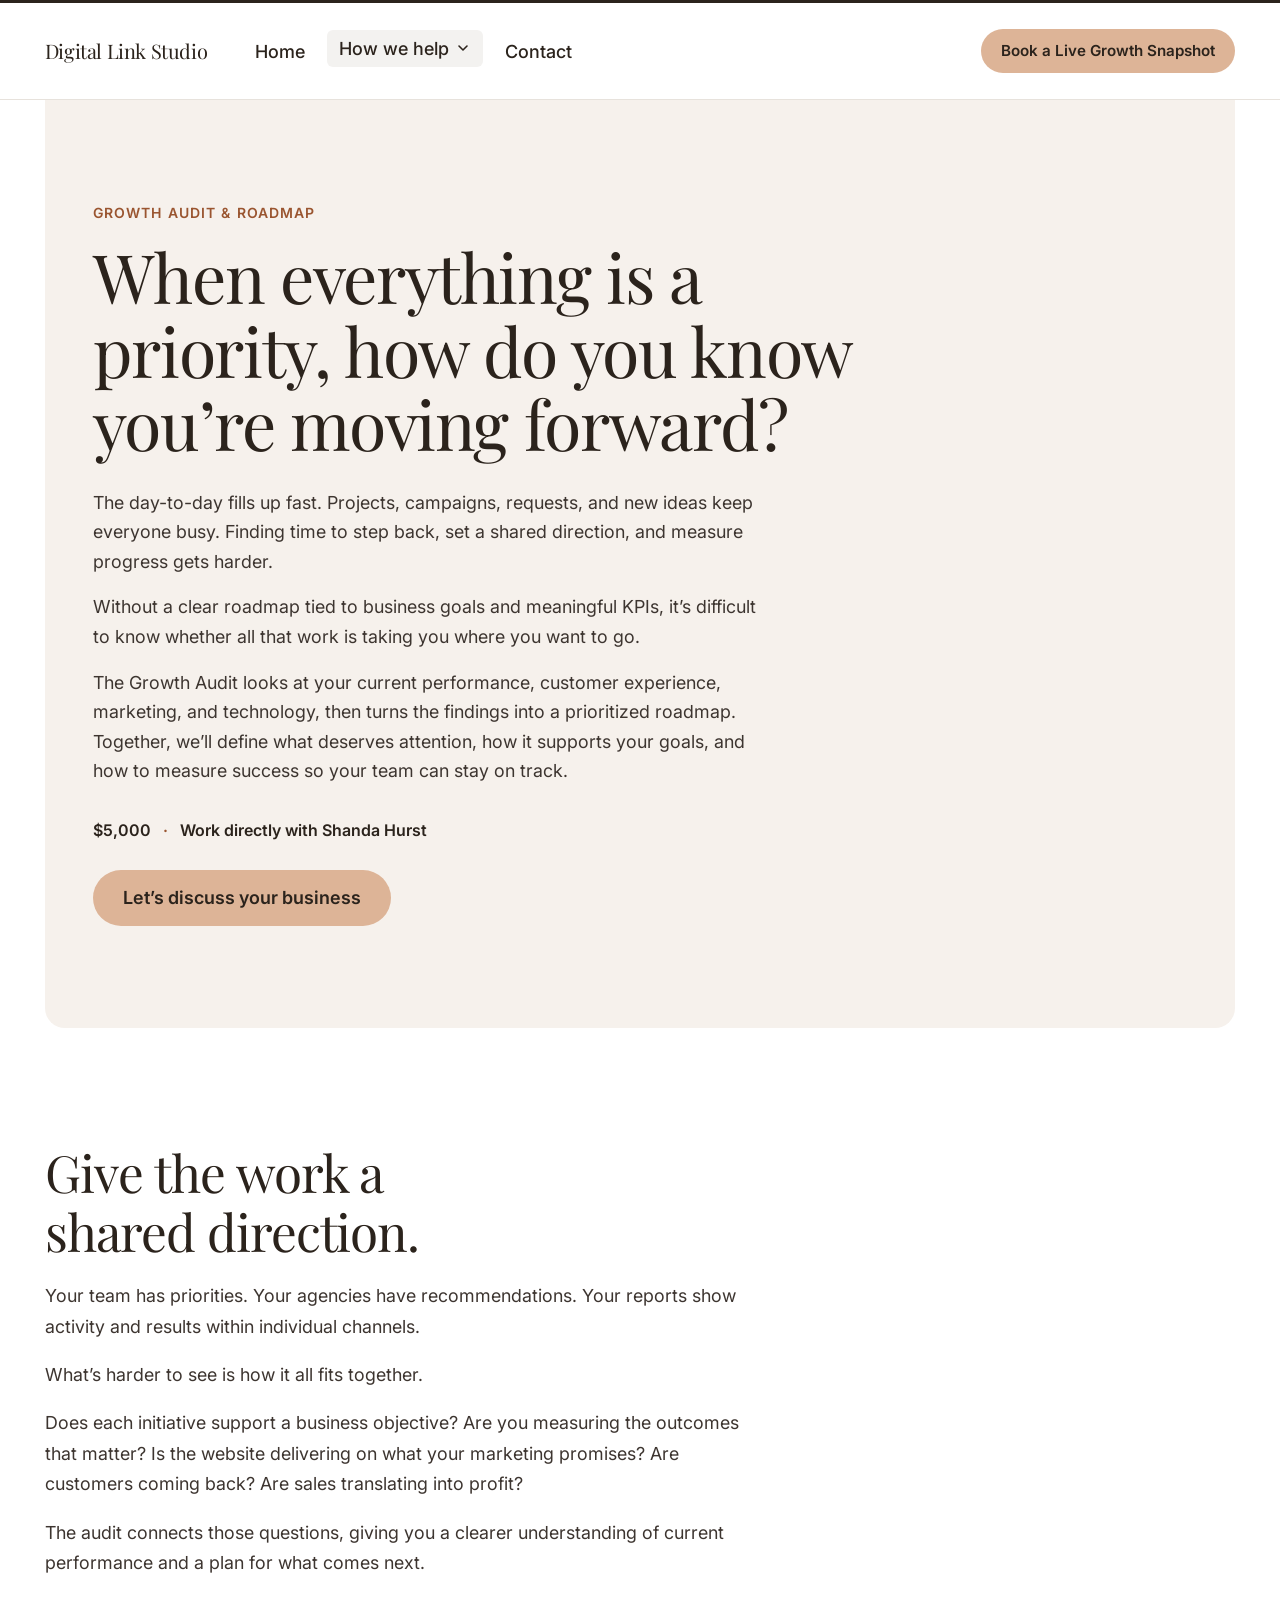
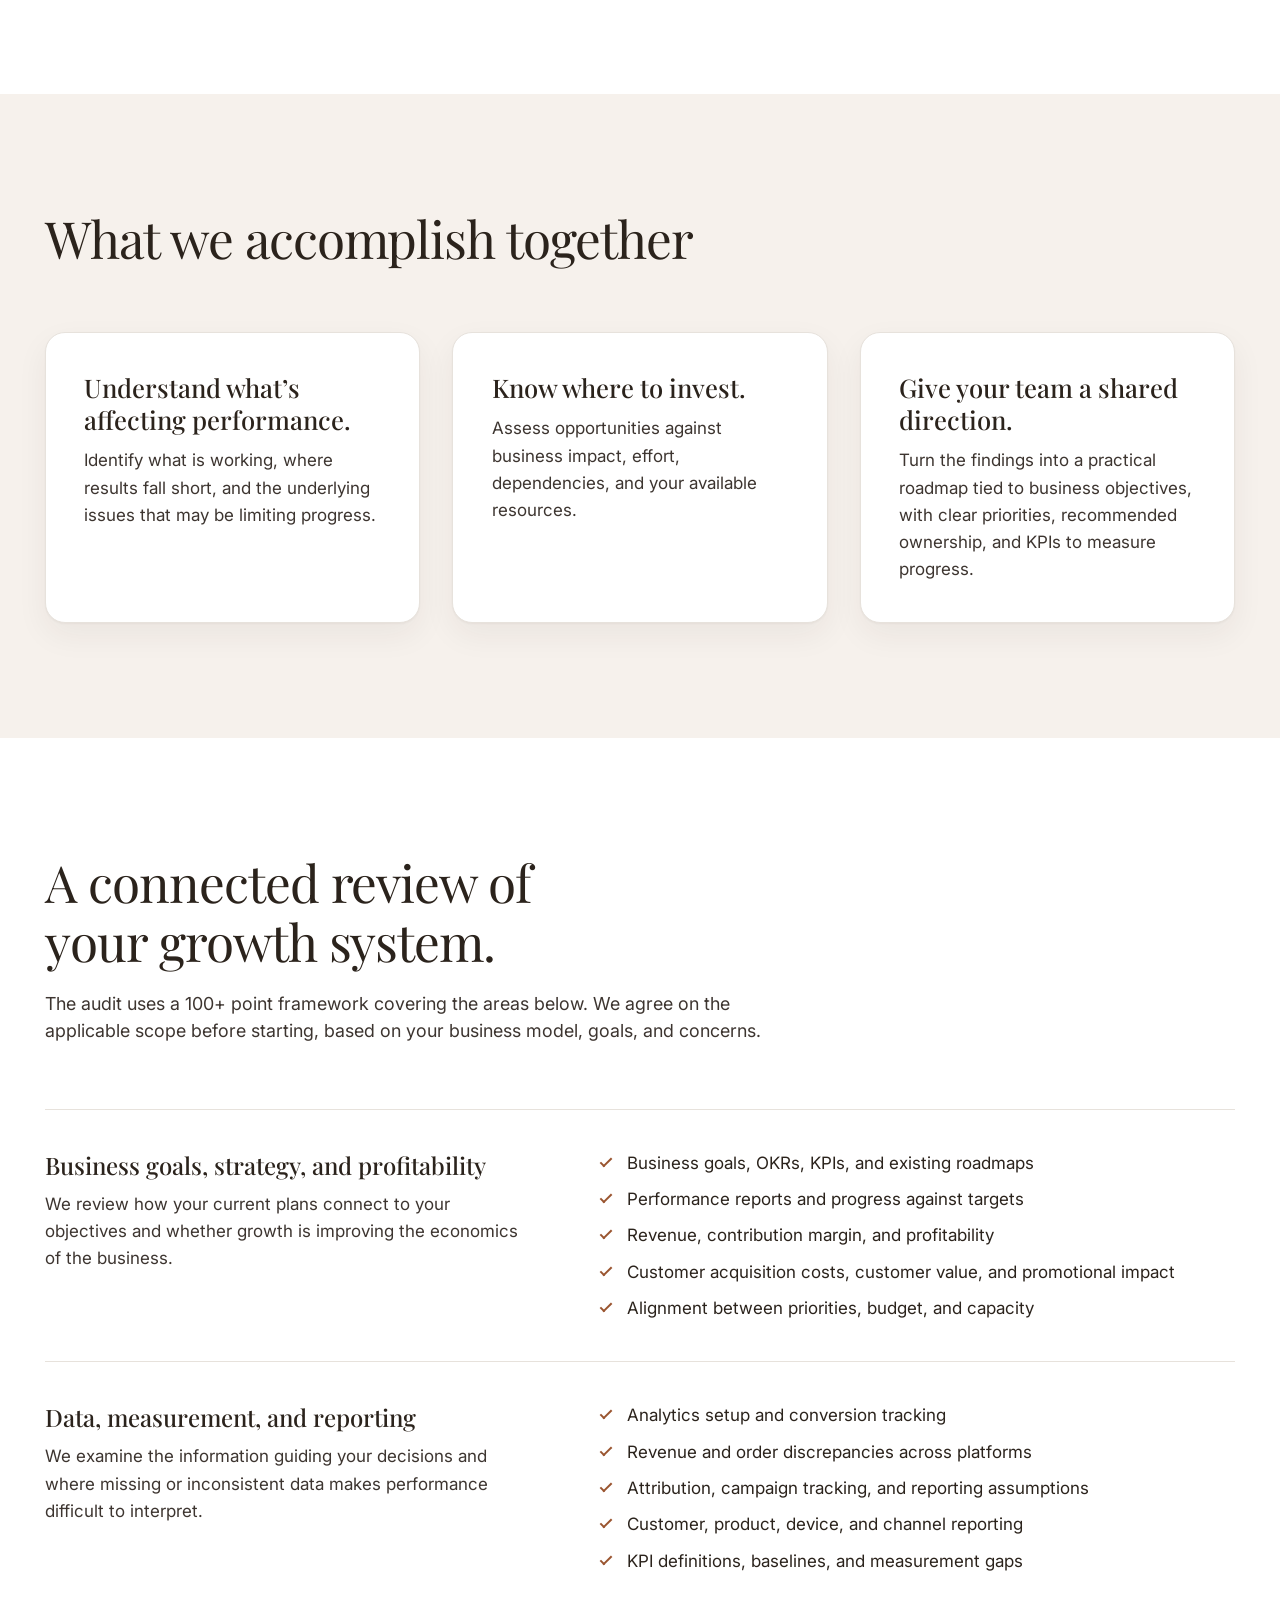
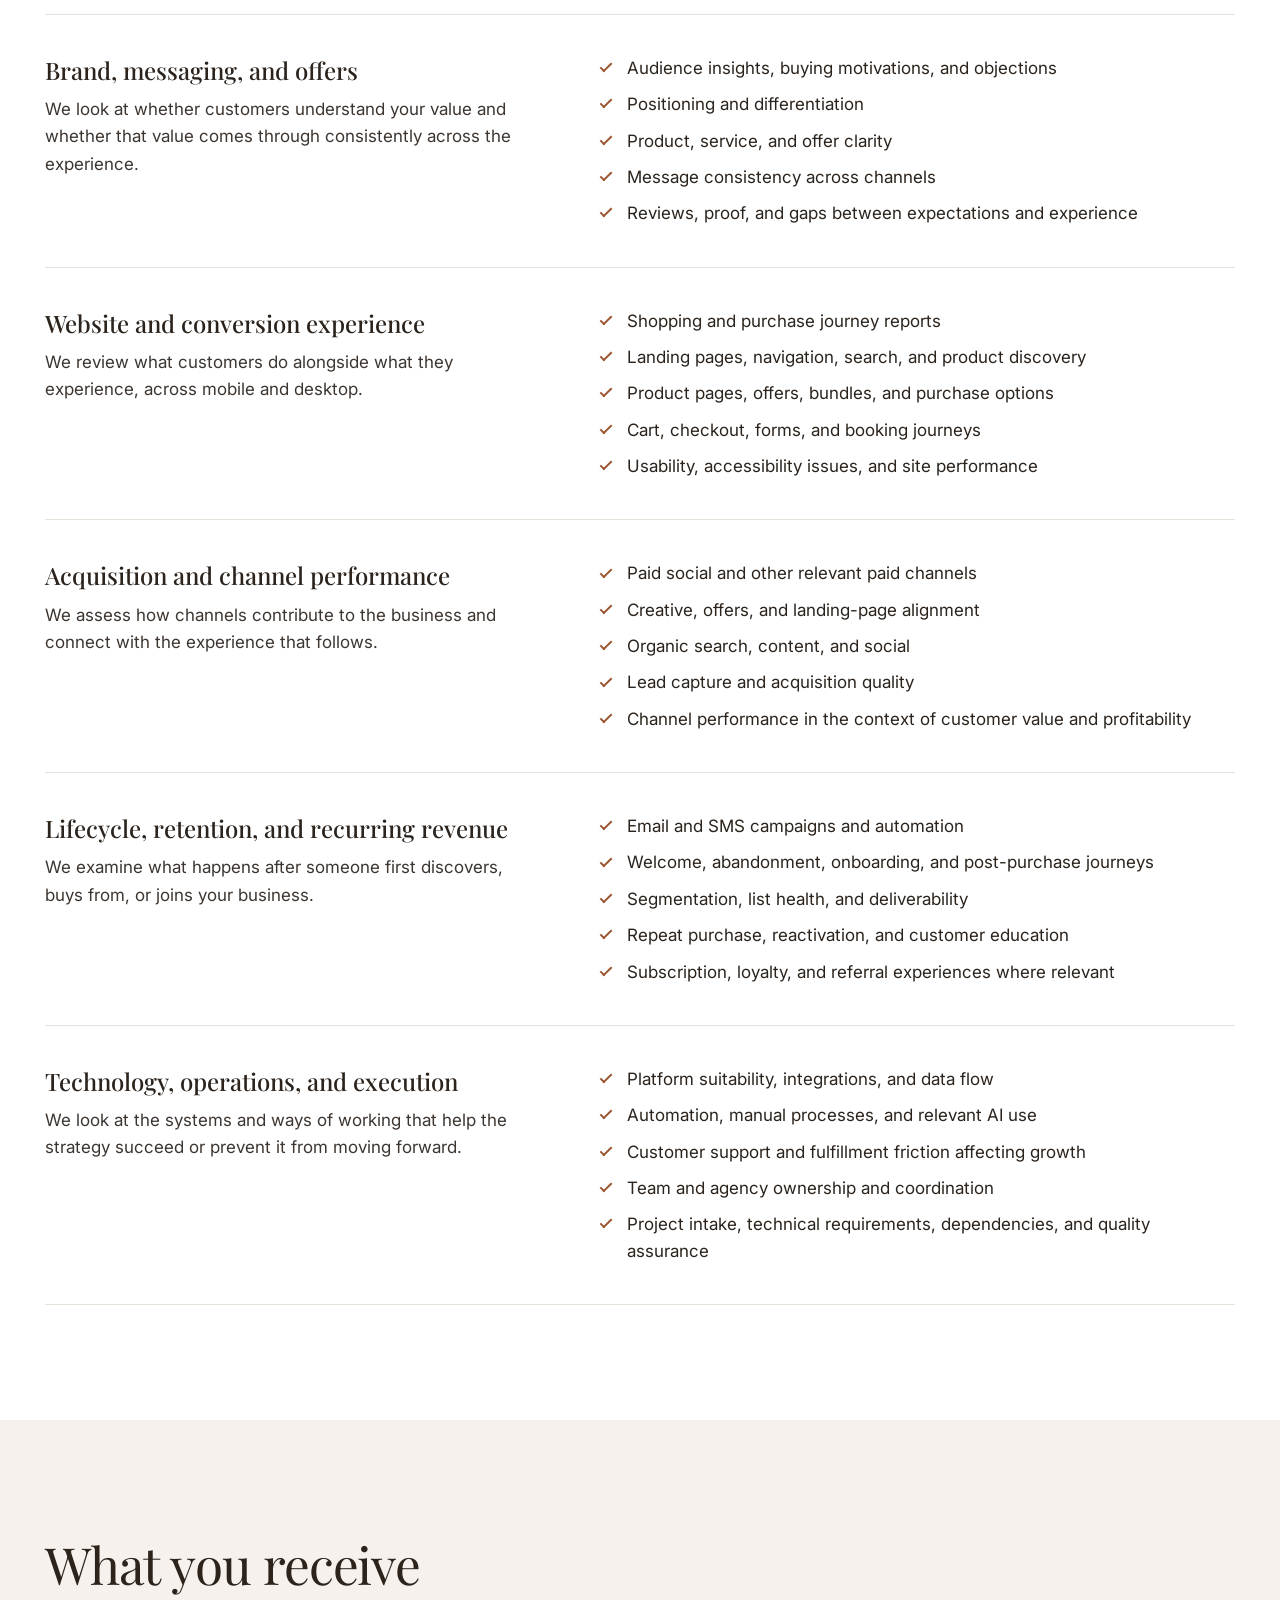
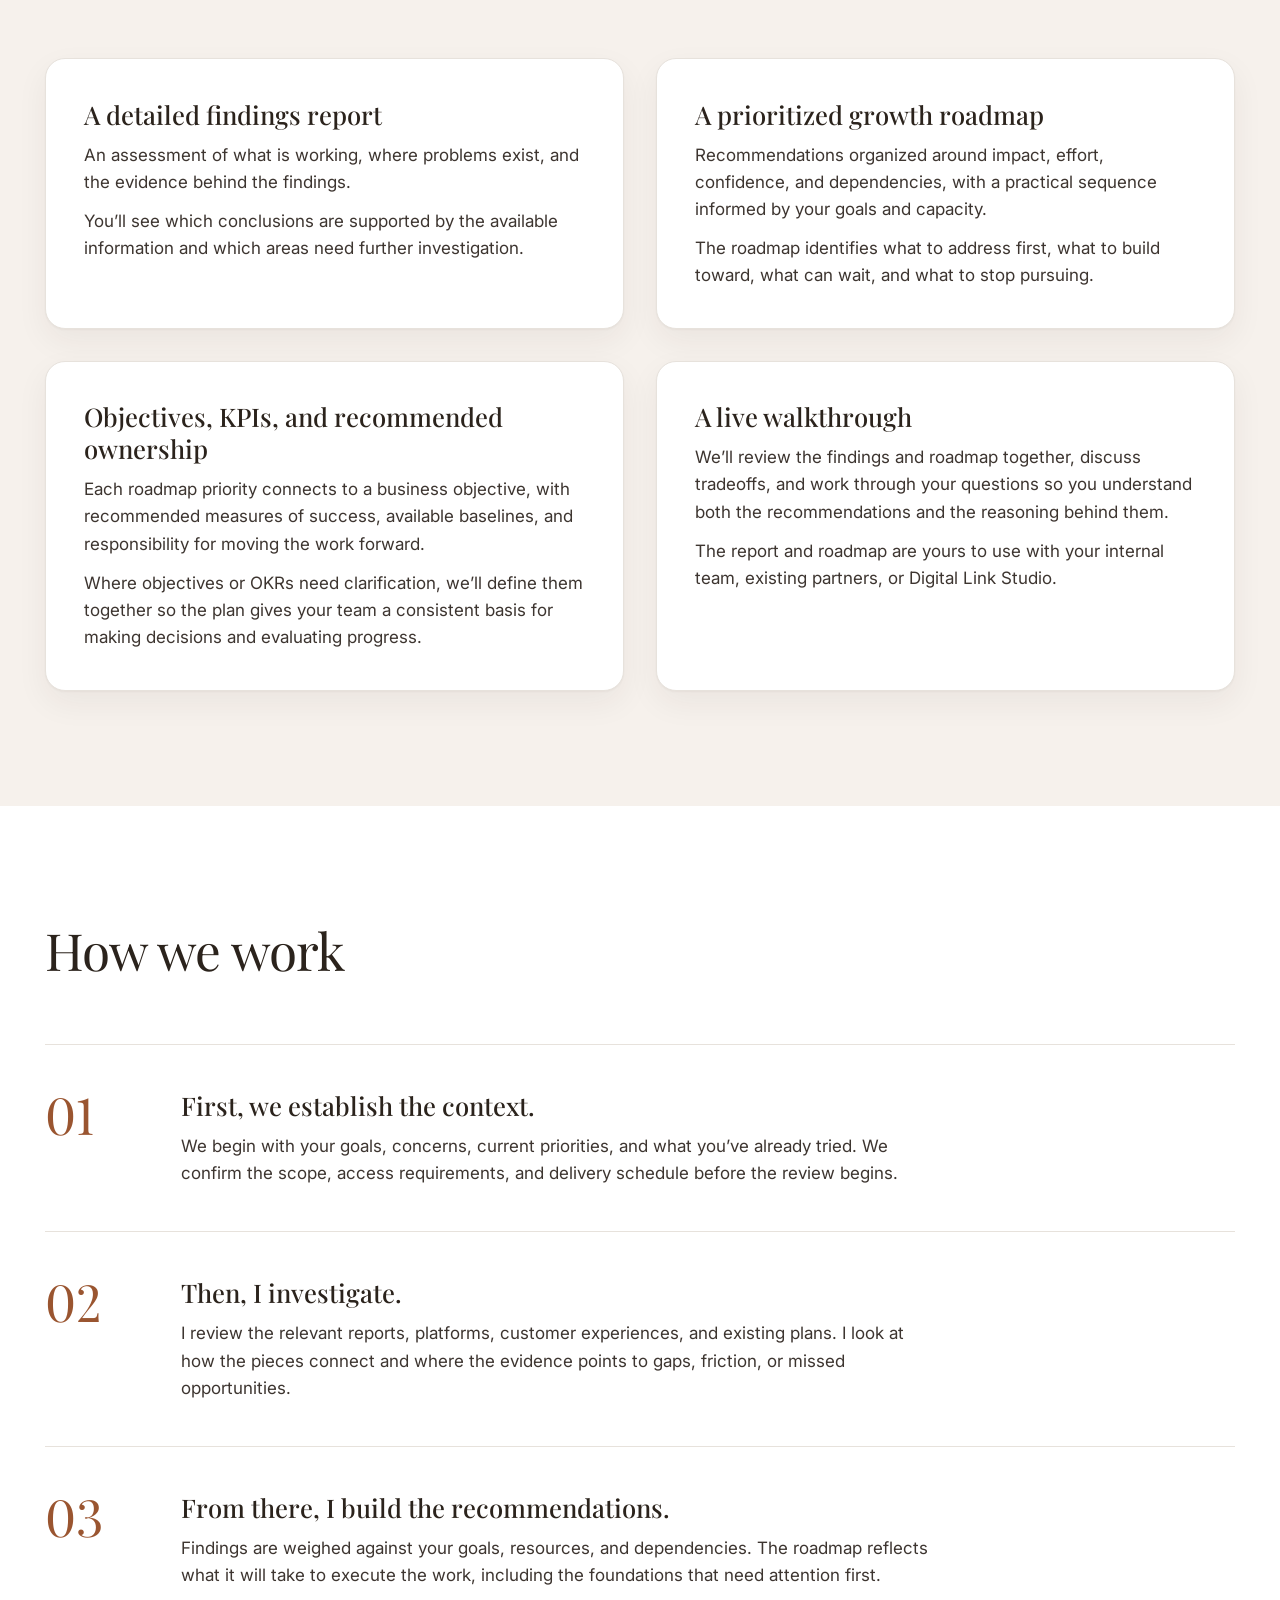
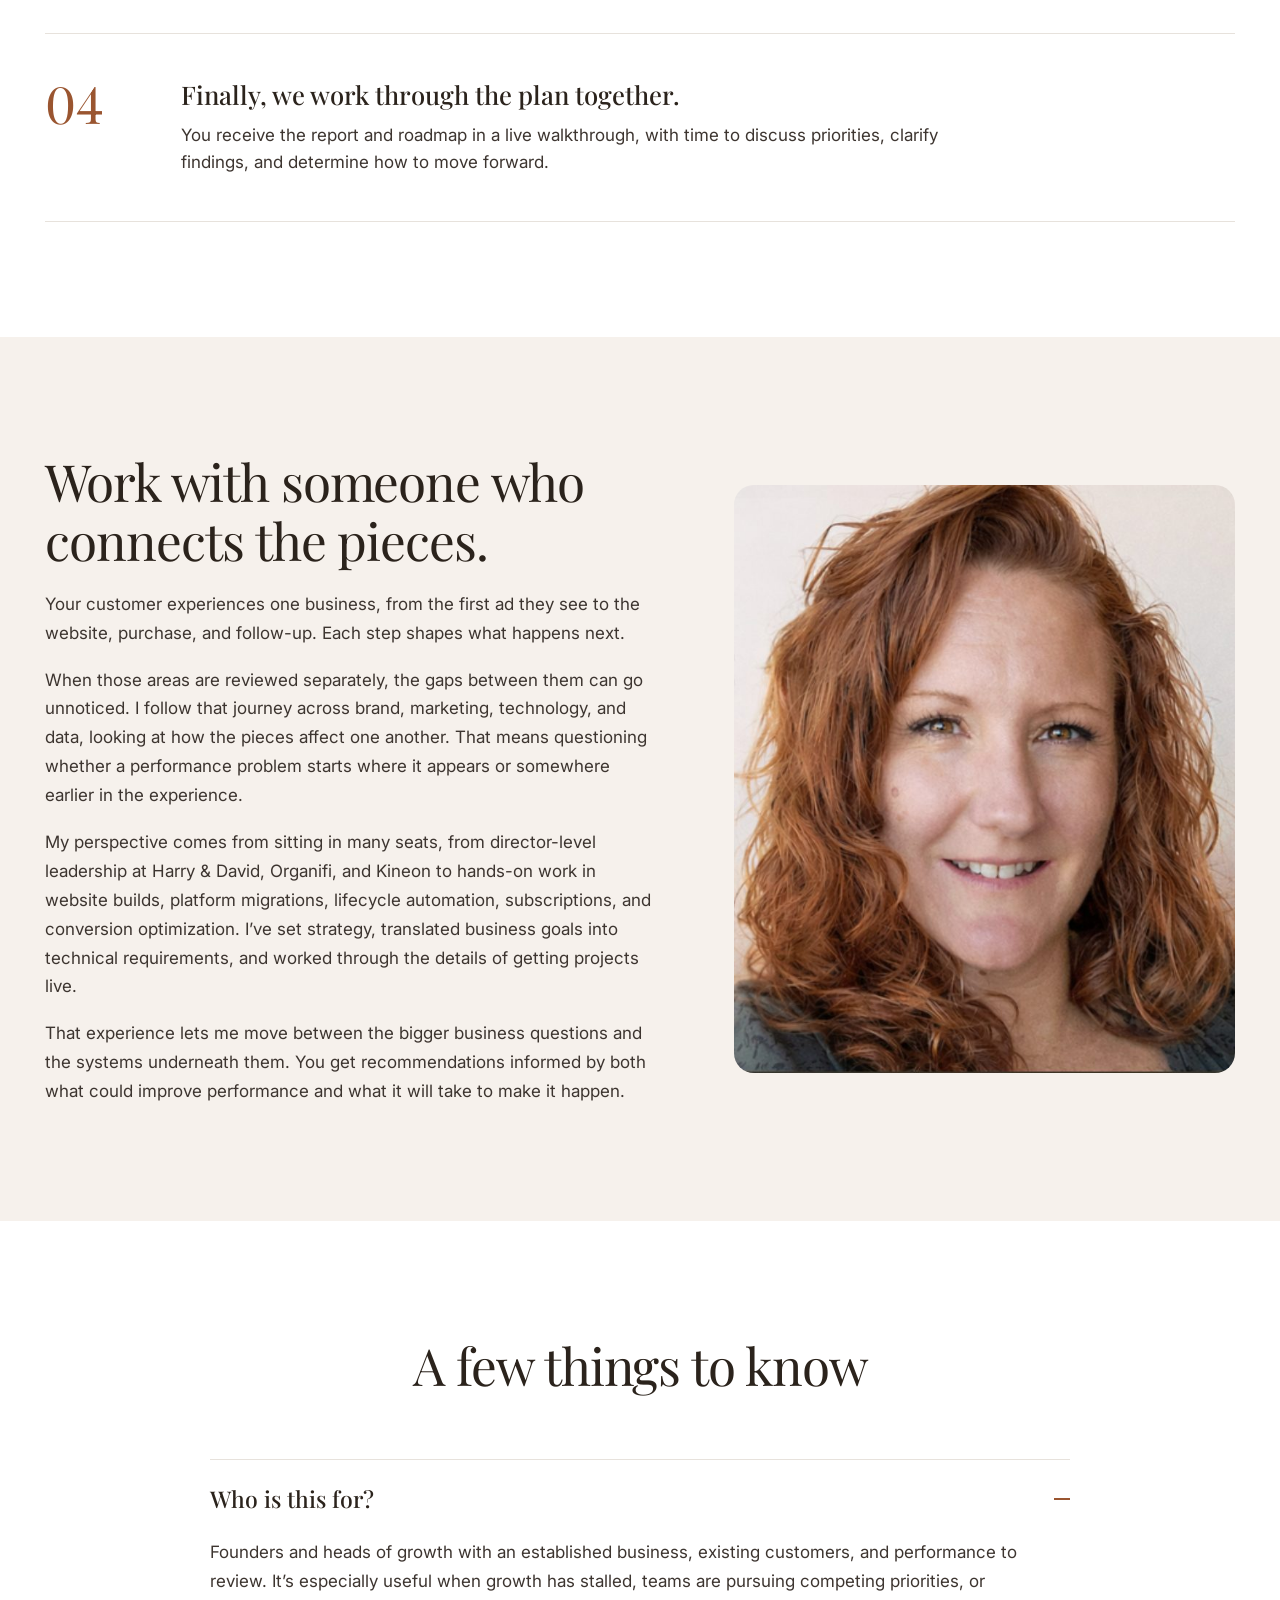
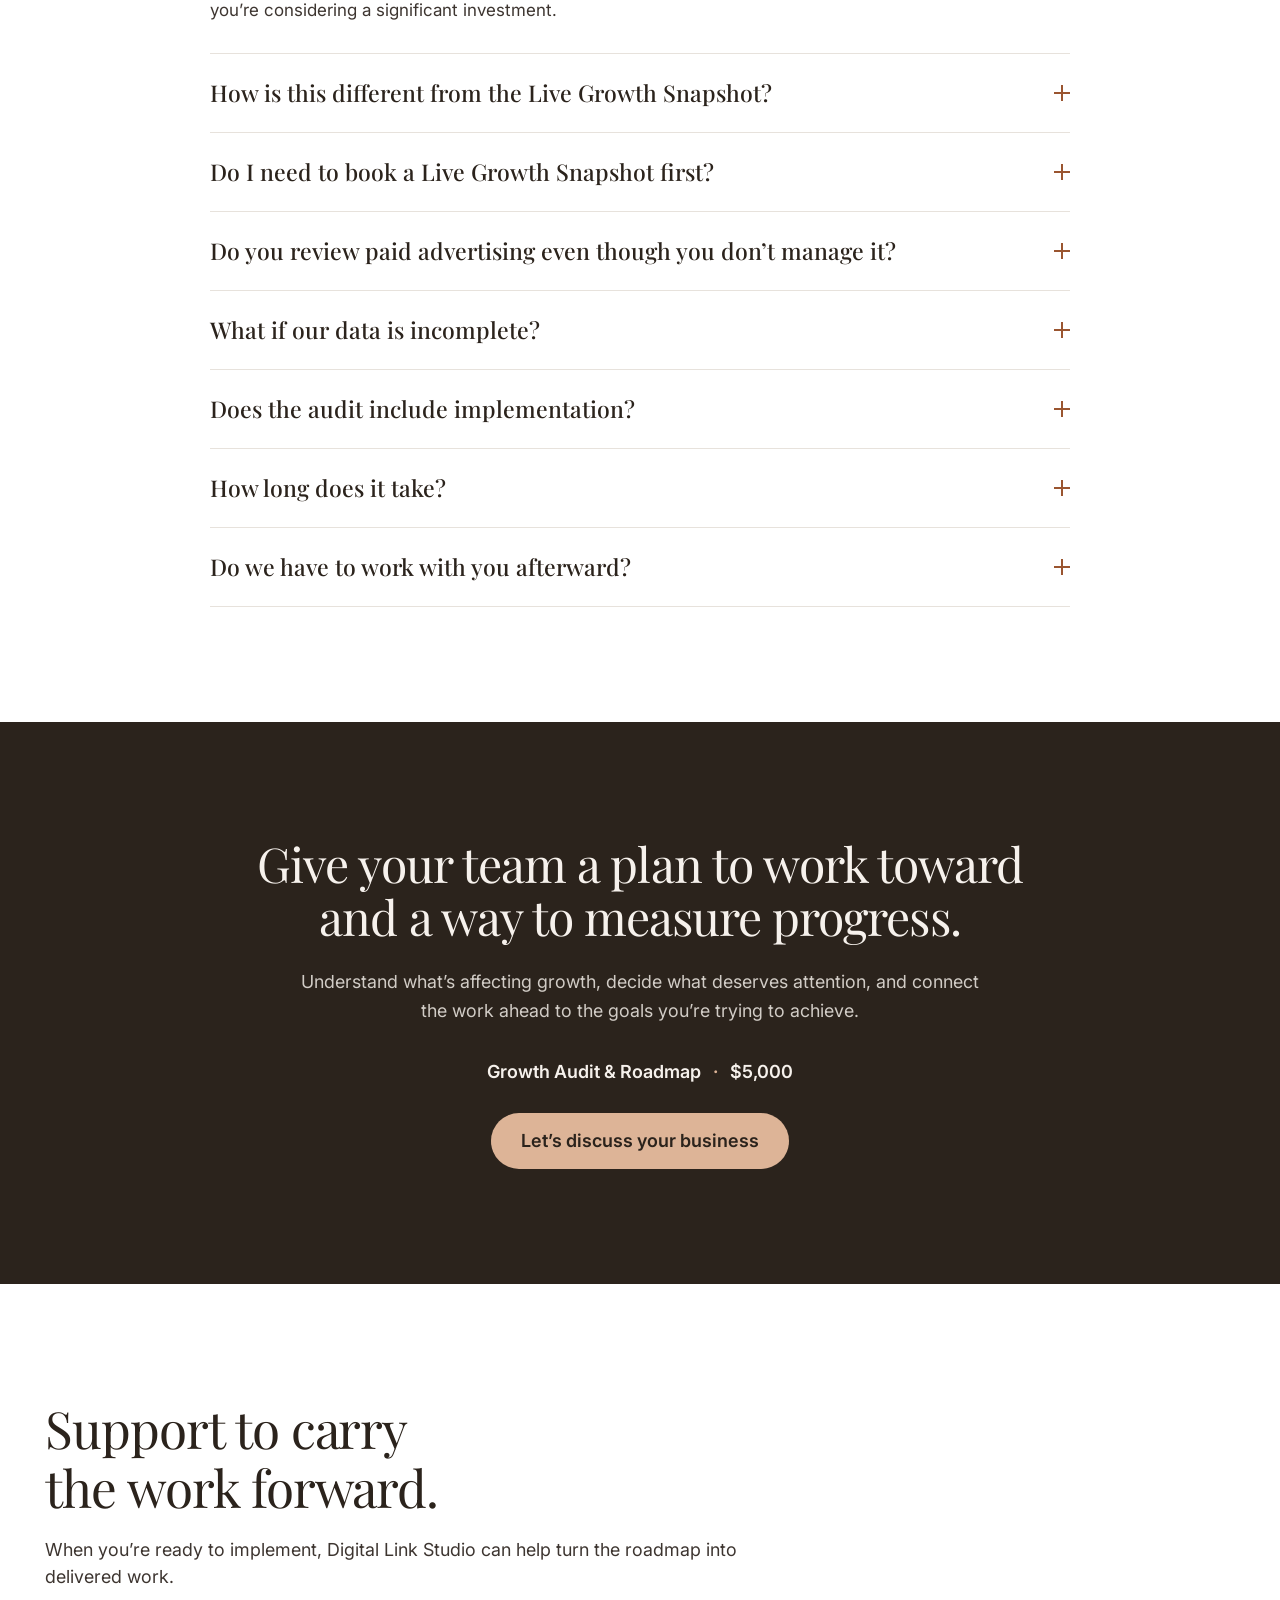
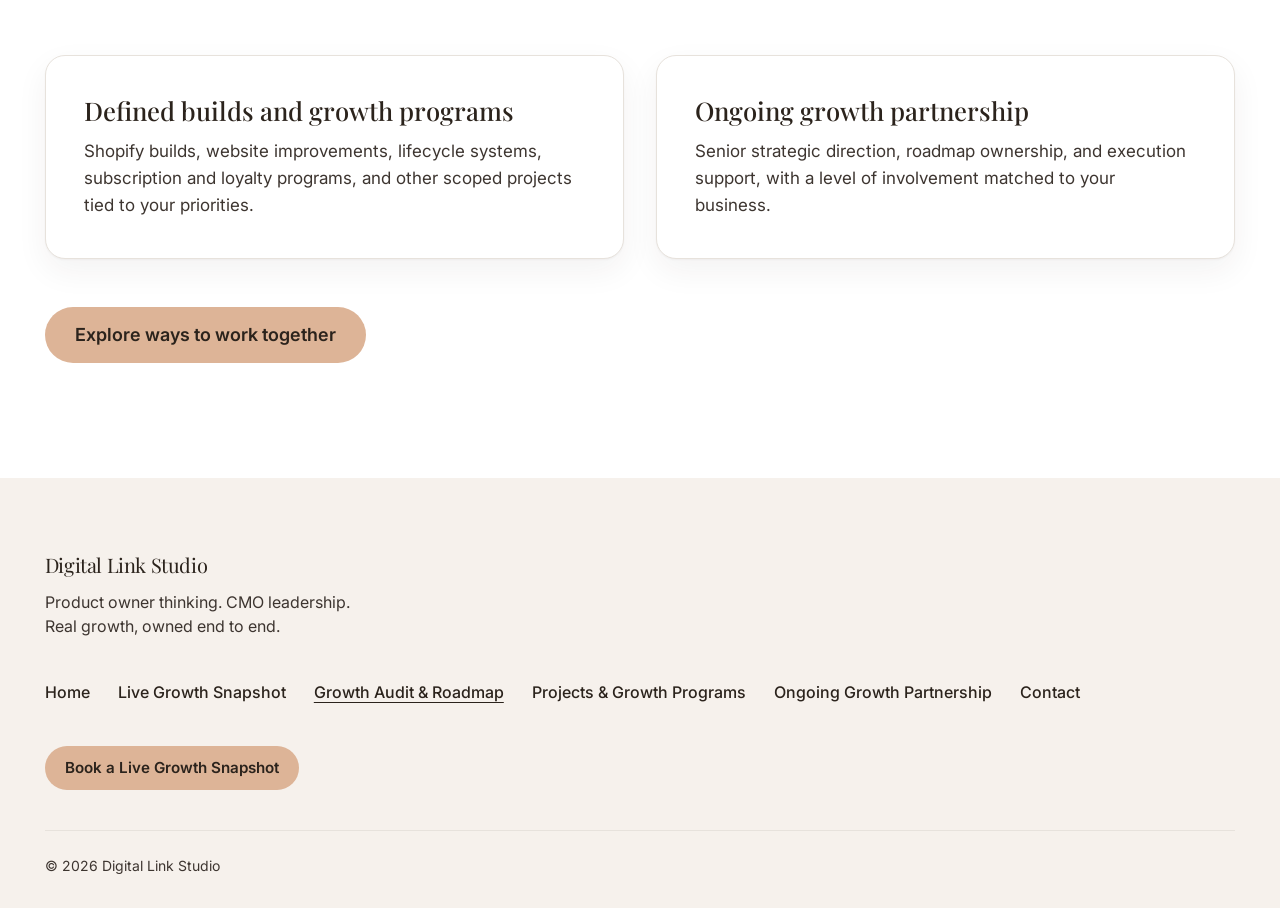
==== commit 0bedc551: "Remove the Snapshot credit callouts from the Growth Audit page The credit stays on the Live Growth S" ====
--- a/growth-audit.html
+++ b/growth-audit.html
@@ -79,7 +79,6 @@
 
           <div class="page-hero__actions">
             <a class="btn btn--primary" href="contact.html">Let’s discuss your business</a>
-            <p class="page-hero__note">Your $149 Live Growth Snapshot fee is credited in full toward the audit if you’ve already completed a session.</p>
           </div>
         </div>
       </div>
@@ -340,7 +339,7 @@
           <details class="faq__item">
             <summary class="faq__question"><h3>Do I need to book a Live Growth Snapshot first?</h3></summary>
             <div class="faq__answer">
-              <p>No. You can start with the audit. If you’ve already completed a Snapshot, your $149 fee is credited toward the $5,000 investment.</p>
+              <p>No. You can start with the audit.</p>
             </div>
           </details>
           <details class="faq__item">
